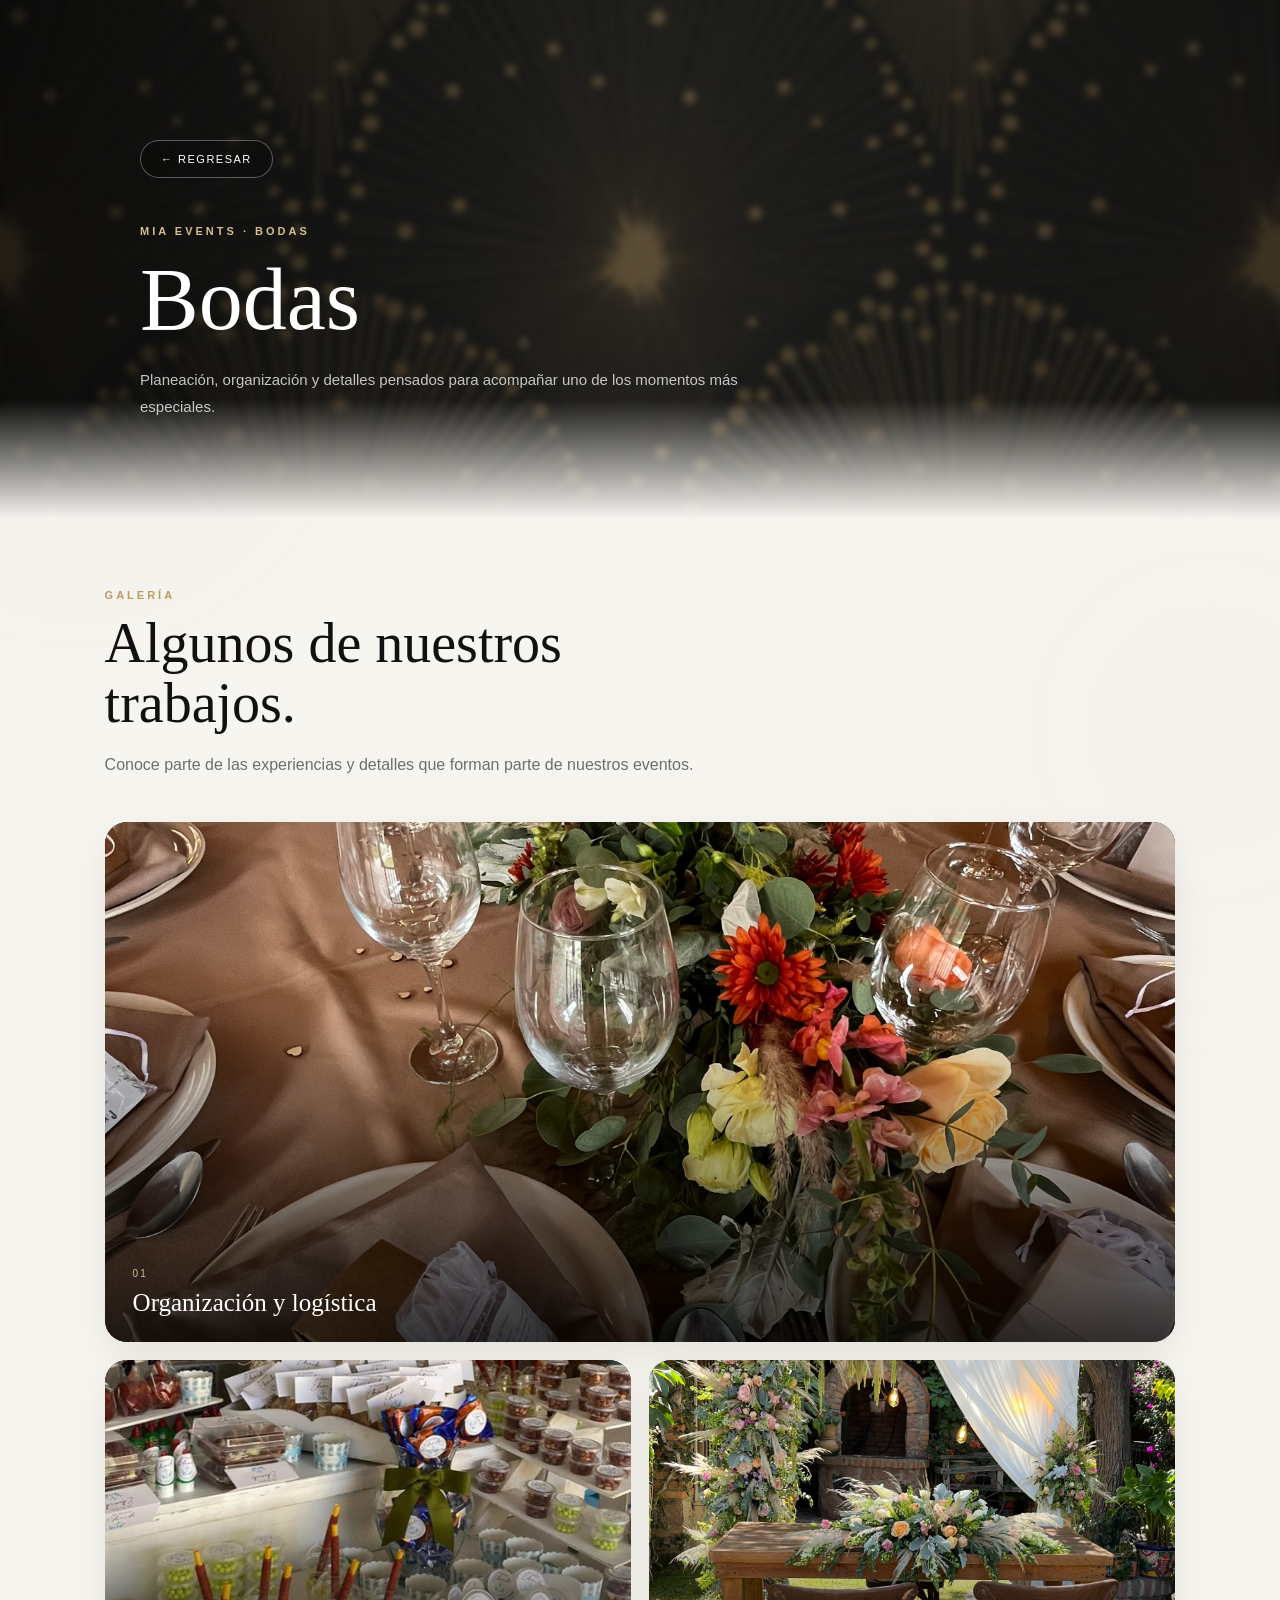
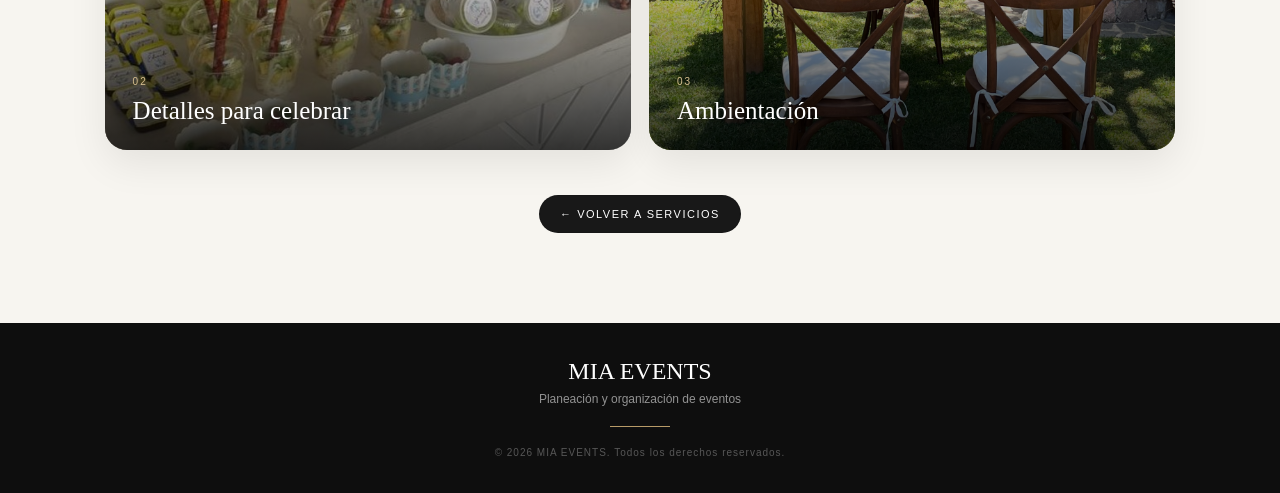
==== bodas.html @ 1a18351a "Add files via upload" ====
<!DOCTYPE html>
<html lang="es">
<head>
    <meta charset="UTF-8">
    <meta name="viewport" content="width=device-width, initial-scale=1.0">
    <title>Bodas | MIA EVENTS</title>
    <link rel="stylesheet" href="style.css">
    <link rel="stylesheet" href="galeria.css">
</head>
<body class="gallery-page">
<header class="gallery-hero"><div class="gallery-hero-content"><a href="index.html#servicios" class="back-button">← Regresar</a><span class="section-kicker">MIA EVENTS · BODAS</span><h1>Bodas</h1><p>Planeación, organización y detalles pensados para acompañar uno de los momentos más especiales.</p></div></header>
<main><section class="gallery-section"><div class="gallery-heading reveal"><span class="section-kicker">Galería</span><h2>Algunos de nuestros<br>trabajos.</h2><p>Conoce parte de las experiencias y detalles que forman parte de nuestros eventos.</p></div><div class="gallery-grid"><article class="gallery-item reveal"><img src="img18.jpg" alt="Organización y logística"><div class="gallery-caption"><span>01</span><h2>Organización y logística</h2></div></article>
<article class="gallery-item reveal reveal-delay-1"><img src="img20.jpg" alt="Detalles para celebrar"><div class="gallery-caption"><span>02</span><h2>Detalles para celebrar</h2></div></article>
<article class="gallery-item reveal reveal-delay-2"><img src="img22.jpg" alt="Ambientación"><div class="gallery-caption"><span>03</span><h2>Ambientación</h2></div></article>
</div><div class="gallery-bottom reveal"><a href="index.html#servicios" class="back-button dark">← Volver a servicios</a></div></section></main>
<footer><h3>MIA EVENTS</h3><p>Planeación y organización de eventos</p><div class="footer-line"></div><p class="footer-copy">© 2026 MIA EVENTS. Todos los derechos reservados.</p></footer>
<script src="script.js"></script>
</body>
</html>
---- style.css ----
/* Configuración general */

:root {
    --black: #111111;
    --dark: #181818;
    --cream: #f7f5f0;
    --white: #ffffff;
    --gold: #b79a67;
    --gold-light: #d4bd8e;
    --gray: #6d6d6d;
    --line: rgba(183, 154, 103, 0.35);
    --shadow: 0 18px 50px rgba(0, 0, 0, 0.08);
}

* {
    margin: 0;
    padding: 0;
    box-sizing: border-box;
}

html {
    scroll-behavior: smooth;
}

body {
    font-family: Arial, Helvetica, sans-serif;
    background: var(--cream);
    color: var(--black);
    overflow-x: hidden;
}

a {
    text-decoration: none;
    color: inherit;
}

/* Luz ambiental muy tenue */
body::before,
body::after {
    content: "";
    position: fixed;
    width: 520px;
    height: 520px;
    border-radius: 50%;
    pointer-events: none;
    z-index: -1;
    filter: blur(85px);
    opacity: 0.10;
}

body::before {
    top: 12%;
    left: -180px;
    background: rgba(183, 154, 103, 0.32);
}

body::after {
    top: 52%;
    right: -190px;
    background: rgba(212, 189, 142, 0.24);
}

img {
    max-width: 100%;
    display: block;
}


/* Animaciones */

.reveal {
    opacity: 0;
    transform: translateY(28px);

    transition:
        opacity 0.8s ease,
        transform 0.8s cubic-bezier(.22, .61, .36, 1);
}

.reveal.visible {
    opacity: 1;
    transform: translateY(0);
}

.reveal-delay-1 {
    transition-delay: 0.1s;
}

.reveal-delay-2 {
    transition-delay: 0.2s;
}

.reveal-delay-3 {
    transition-delay: 0.3s;
}

@keyframes heroAppear {

    from {
        opacity: 0;
        transform: translateY(20px);
    }

    to {
        opacity: 1;
        transform: translateY(0);
    }

}


/* Menú */

.nav {
    position: fixed;
    top: 22px;
    left: 50%;
    transform: translateX(-50%);

    width: min(92%, 1100px);

    z-index: 1000;

    display: flex;
    justify-content: center;
    gap: 8px;

    padding: 8px;

    background: rgba(20, 20, 20, 0.65);

    backdrop-filter: blur(18px);
    -webkit-backdrop-filter: blur(18px);

    border: 1px solid rgba(255,255,255,0.12);
    border-radius: 50px;

    transition:
        top 0.35s ease,
        opacity 0.35s ease,
        transform 0.35s ease,
        background 0.35s ease,
        border-color 0.35s ease;
}

.nav.scrolled {
    top: 12px;
    opacity: 0.72;
    background: rgba(20, 20, 20, 0.42);
    border-color: rgba(255,255,255,0.08);
}

.nav.scrolled:hover {
    opacity: 0.95;
}

.nav a {
    color: rgba(255,255,255,0.82);

    font-size: 12px;
    letter-spacing: 1.4px;
    text-transform: uppercase;

    padding: 11px 19px;

    border-radius: 30px;

    transition: 0.3s ease;
}

.nav a:hover {
    color: white;
    background: rgba(255,255,255,0.1);
}


/* Hero */

.hero {
    min-height: 720px;
    height: 92vh;

    position: relative;

    display: flex;
    align-items: center;
    justify-content: center;

    overflow: hidden;

    background:
        linear-gradient(
            90deg,
            rgba(0,0,0,0.78),
            rgba(0,0,0,0.45),
            rgba(0,0,0,0.58)
        ),
        url("fondo.jpg") center/cover no-repeat;
}

.hero::after {
    content: "";

    position: absolute;
    left: 0;
    right: 0;
    bottom: 0;

    height: 150px;

    background: linear-gradient(
        transparent,
        var(--cream)
    );
}

.hero-content {
    position: relative;
    z-index: 2;

    width: min(90%, 900px);

    text-align: center;

    color: white;

    animation: heroAppear 1.1s ease forwards;
}

.hero-kicker {
    display: inline-flex;
    align-items: center;
    gap: 12px;

    color: var(--gold-light);

    font-size: 12px;
    letter-spacing: 4px;
    text-transform: uppercase;

    margin-bottom: 20px;
}

.hero-kicker::before,
.hero-kicker::after {
    content: "";

    width: 35px;
    height: 1px;

    background: var(--gold-light);
}

.hero h1 {
    font-family: Georgia, "Times New Roman", serif;

    font-size: clamp(52px, 9vw, 105px);

    font-weight: 400;

    letter-spacing: 5px;

    line-height: 0.95;
}

/* NUEVO: nombre debajo de MIA EVENTS */

.hero h1 span {
    display: block;

    margin-top: 16px;

    font-size: 0.35em;

    font-style: italic;

    font-weight: 400;

    letter-spacing: 2px;

    line-height: 1.1;
}

.hero-subtitle {
    margin-top: 22px;

    font-size: 14px;
    letter-spacing: 5px;
    text-transform: uppercase;

    color: rgba(255,255,255,0.85);
}

.hero-description {
    max-width: 600px;

    margin: 28px auto 0;

    color: rgba(255,255,255,0.75);

    font-size: 16px;
    line-height: 1.8;
}

.hero-button {
    display: inline-flex;

    margin-top: 35px;

    padding: 14px 28px;

    border: 1px solid rgba(255,255,255,0.5);
    border-radius: 30px;

    font-size: 12px;
    letter-spacing: 2px;
    text-transform: uppercase;

    transition: 0.35s ease;
}

.hero-button:hover {
    background: white;
    color: var(--black);

    transform: translateY(-3px);
}


/* Secciones */

section {
    padding: 70px 7%;
    position: relative;
}

.section-heading {
    max-width: 760px;

    margin-bottom: 42px;
}

.section-kicker {
    display: inline-block;

    margin-bottom: 12px;

    color: var(--gold);

    font-size: 11px;
    font-weight: bold;

    letter-spacing: 3px;
    text-transform: uppercase;
}

.section-heading h2 {
    font-family: Georgia, "Times New Roman", serif;

    font-size: clamp(34px, 5vw, 56px);

    font-weight: 400;

    line-height: 1.08;
}

.section-heading p {
    margin-top: 17px;

    color: var(--gray);

    line-height: 1.8;

    max-width: 650px;
}

.section-line {
    width: 86%;
    height: 1px;

    margin: 0 7%;

    background: linear-gradient(
        90deg,
        transparent,
        var(--line),
        transparent
    );
}


/* Redes */

.social-section {
    padding-top: 22px;
    padding-bottom: 35px;
}

.social-area {
    display: flex;
    align-items: center;
    justify-content: space-between;

    gap: 30px;

    max-width: 1100px;

    margin: -10px auto 0;

    padding: 22px 28px;

    background: rgba(255,255,255,0.78);

    border: 1px solid rgba(0,0,0,0.06);

    border-radius: 20px;

    box-shadow: 0 10px 35px rgba(0,0,0,0.04);
}

.social-text small {
    display: block;

    color: var(--gold);

    font-size: 10px;
    letter-spacing: 2px;
    text-transform: uppercase;

    margin-bottom: 5px;
}

.social-text strong {
    font-family: Georgia, serif;

    font-size: 19px;

    font-weight: 400;
}

.social-links {
    display: flex;
    gap: 10px;

    flex-wrap: wrap;
}

.social-button {
    min-width: 155px;
    height: 48px;

    display: flex;
    align-items: center;
    justify-content: center;

    gap: 10px;

    padding: 0 17px;

    border: 1px solid rgba(0,0,0,0.1);

    border-radius: 12px;

    background: white;

    font-size: 11px;
    font-weight: bold;

    letter-spacing: 1px;
    text-transform: uppercase;

    transition:
        transform 0.3s ease,
        box-shadow 0.3s ease,
        border-color 0.3s ease;
}

.social-button:hover {
    transform: translateY(-3px);

    box-shadow: 0 10px 25px rgba(0,0,0,0.08);

    border-color: var(--gold);
}

.social-button img {
    width: 23px;
    height: 23px;

    object-fit: contain;
}

.tiktok-icon {
    width: 23px;
    height: 23px;

    display: flex;
    align-items: center;
    justify-content: center;

    border-radius: 50%;

    background: #111;
    color: white;

    font-size: 12px;
    font-weight: bold;
}


/* TikTok */

.tiktok-section {
    padding-top: 0;
    padding-bottom: 35px;
}

.tiktok-container {
    width: 100%;
    max-width: 1100px;

    margin: -10px auto 0;

    height: 430px;

    overflow: hidden;

    background: rgba(255,255,255,0.78);

    border: 1px solid rgba(0,0,0,0.06);

    border-radius: 20px;

    box-shadow: 0 10px 35px rgba(0,0,0,0.04);
}

.tiktok-embed {
    width: 100% !important;
    max-width: none !important;
    min-width: 0 !important;

    margin: 0 !important;

    border: none !important;

    border-radius: 20px !important;
}


/* Nosotros */

.about {
    background: var(--cream);
}

.about-grid {
    max-width: 1150px;

    margin: auto;

    display: grid;

    grid-template-columns: 1.1fr 0.9fr;

    gap: 55px;

    align-items: center;
}

.about-main {
    position: relative;

    padding: 38px;

    background: white;

    border-radius: 24px;

    box-shadow: var(--shadow);
}

.about-main::before {
    content: "";

    position: absolute;

    top: 18px;
    left: 18px;

    width: 45px;
    height: 2px;

    background: var(--gold);
}

.about-main p {
    color: #555;

    line-height: 1.9;

    font-size: 15px;
}

.about-tags {
    display: flex;

    flex-wrap: wrap;

    gap: 8px;

    margin-top: 25px;
}

.about-tags span {
    padding: 8px 13px;

    border: 1px solid rgba(183,154,103,0.35);

    border-radius: 50px;

    color: #6d5b3d;

    background: #faf8f2;

    font-size: 10px;

    letter-spacing: 1px;

    text-transform: uppercase;
}

.profile-card {
    text-align: center;
}

.profile-image {
    width: 260px;
    height: 260px;

    margin: auto;

    border-radius: 50%;

    overflow: hidden;

    border: 8px solid white;

    box-shadow: 0 20px 50px rgba(0,0,0,0.12);
}

.profile-image img {
    width: 100%;
    height: 100%;

    object-fit: cover;
}

.profile-card h3 {
    margin-top: 22px;

    font-family: Georgia, serif;

    font-size: 27px;

    font-weight: 400;
}

.profile-card p {
    margin-top: 7px;

    color: var(--gold);

    font-size: 11px;

    letter-spacing: 3px;

    text-transform: uppercase;
}


/* Misión, visión y filosofía */

.philosophy {
    background: var(--dark);

    color: white;
}

.philosophy .section-heading p {
    color: rgba(255,255,255,0.58);
}

.philosophy-grid {
    max-width: 1150px;

    margin: auto;

    display: grid;

    grid-template-columns: repeat(3, 1fr);

    gap: 16px;
}

.philosophy-card {
    min-height: 270px;

    padding: 32px;

    border: 1px solid rgba(255,255,255,0.1);

    border-radius: 20px;

    background: rgba(255,255,255,0.035);

    transition:
        transform 0.35s ease,
        background 0.35s ease,
        border-color 0.35s ease;
}

.philosophy-card:hover {
    transform: translateY(-6px);

    background: rgba(255,255,255,0.06);

    border-color: rgba(212,189,142,0.4);
}

.card-number {
    color: var(--gold-light);

    font-family: Georgia, serif;

    font-size: 14px;

    margin-bottom: 50px;
}

.philosophy-card h3 {
    font-family: Georgia, serif;

    font-size: 25px;

    font-weight: 400;

    margin-bottom: 15px;
}

.philosophy-card p {
    color: rgba(255,255,255,0.63);

    line-height: 1.75;

    font-size: 14px;
}


/* Valores */

.values-section {
    background: white;
}

.values-grid {
    max-width: 1150px;

    margin: auto;

    display: grid;

    grid-template-columns: repeat(5, 1fr);

    gap: 10px;
}

.value {
    padding: 28px 20px;

    border-top: 1px solid var(--line);

    border-bottom: 1px solid transparent;

    transition: 0.3s ease;
}

.value:hover {
    border-bottom-color: var(--gold);

    transform: translateY(-4px);
}

.value span {
    color: var(--gold);

    font-size: 10px;

    letter-spacing: 2px;
}

.value h3 {
    margin-top: 13px;

    font-size: 14px;

    line-height: 1.5;
}


/* Servicios */

.services {
    background: var(--cream);
}

.services-grid {
    max-width: 1150px;

    margin: auto;

    display: grid;

    grid-template-columns: repeat(3, 1fr);

    gap: 15px;
}

.service-card {
    position: relative;

    min-height: 320px;

    border-radius: 20px;

    overflow: hidden;

    background: #222;

    box-shadow: 0 10px 30px rgba(0,0,0,0.08);
}

.service-card.large {
    grid-column: span 2;
}

.service-card img {
    position: absolute;

    inset: 0;

    width: 100%;
    height: 100%;

    object-fit: cover;

    opacity: 0.82;

    transition:
        transform 0.8s cubic-bezier(.2,.6,.2,1),
        opacity 0.5s ease;
}

.service-card:hover img {
    transform: scale(1.05);

    opacity: 0.95;
}

.service-overlay {
    position: absolute;

    inset: 0;

    display: flex;

    flex-direction: column;

    justify-content: flex-end;

    padding: 28px;

    background:
        linear-gradient(
            transparent 20%,
            rgba(0,0,0,0.8)
        );

    color: white;
}

.service-number {
    color: var(--gold-light);

    font-size: 10px;

    letter-spacing: 2px;

    margin-bottom: 8px;
}

.service-overlay h3 {
    font-family: Georgia, serif;

    font-size: 25px;

    font-weight: 400;
}

.service-overlay p {
    margin-top: 8px;

    color: rgba(255,255,255,0.7);

    font-size: 13px;

    line-height: 1.5;
}


/* NUEVA SECCIÓN: CONVENIOS */

.agreements {
    background: white;
}

.agreements-grid {
    max-width: 1150px;

    margin: auto;

    display: grid;

    grid-template-columns: repeat(2, 1fr);

    gap: 18px;
}

.agreement-card {
    display: grid;

    grid-template-columns: 0.9fr 1.1fr;

    overflow: hidden;

    min-height: 250px;

    background: var(--cream);

    border-radius: 20px;

    box-shadow: 0 10px 30px rgba(0,0,0,0.06);

    transition: 0.35s ease;
}

.agreement-card:hover {
    transform: translateY(-5px);

    box-shadow: 0 16px 35px rgba(0,0,0,0.09);
}

.agreement-image {
    min-height: 250px;

    overflow: hidden;
}

.agreement-image img {
    width: 100%;
    height: 100%;

    object-fit: cover;

    transition: transform 0.7s ease;
}

.agreement-card:hover .agreement-image img {
    transform: scale(1.05);
}

.agreement-content {
    padding: 30px;

    display: flex;

    flex-direction: column;

    justify-content: center;
}

.agreement-content span {
    color: var(--gold);

    font-size: 10px;

    letter-spacing: 2px;
}

.agreement-content h3 {
    margin-top: 10px;

    font-family: Georgia, serif;

    font-size: 28px;

    font-weight: 400;
}

.agreement-content p {
    margin-top: 10px;

    color: var(--gray);

    font-size: 13px;

    line-height: 1.7;
}


/* Jardín */

.venue {
    background: white;
}

.venue-card {
    max-width: 1150px;

    margin: auto;

    display: grid;

    grid-template-columns: 0.95fr 1.05fr;

    overflow: hidden;

    border-radius: 25px;

    background: var(--dark);

    color: white;

    box-shadow: var(--shadow);
}

.venue-image {
    min-height: 430px;

    position: relative;

    overflow: hidden;
}

.venue-image img {
    width: 100%;
    height: 100%;

    object-fit: cover;

    transition: transform 0.8s ease;
}

.venue-card:hover .venue-image img {
    transform: scale(1.04);
}

.venue-content {
    padding: 55px;

    display: flex;

    flex-direction: column;

    justify-content: center;
}

.venue-content .section-kicker {
    color: var(--gold-light);
}

.venue-content h2 {
    font-family: Georgia, serif;

    font-size: 38px;

    font-weight: 400;

    line-height: 1.15;
}

.venue-address {
    margin-top: 20px;

    color: rgba(255,255,255,0.65);

    line-height: 1.7;

    font-size: 14px;
}

.venue-link {
    display: inline-flex;

    align-items: center;
    justify-content: center;

    width: fit-content;

    margin-top: 28px;

    padding: 13px 22px;

    border: 1px solid rgba(255,255,255,0.25);

    border-radius: 30px;

    font-size: 11px;

    letter-spacing: 1.5px;

    text-transform: uppercase;

    transition: 0.3s ease;
}

.venue-link:hover {
    background: white;

    color: var(--black);
}


/* Reseñas */

.reviews {
    background: var(--cream);
}

.review-carousel {
    max-width: 900px;

    margin: auto;

    position: relative;
}

.carousel-window {
    overflow: hidden;

    border-radius: 24px;

    box-shadow: var(--shadow);

    background: white;
}

.carousel-track {
    display: flex;

    transition:
        transform 0.65s cubic-bezier(.22,.61,.36,1);

    will-change: transform;
}

.review-slide {
    flex: 0 0 100%;

    min-width: 100%;

    padding: 28px;

    display: flex;

    justify-content: center;
    align-items: center;

    background: white;
}

.review-slide img {
    width: 100%;

    max-height: 620px;

    object-fit: contain;

    border-radius: 12px;
}

.carousel-btn {
    position: absolute;

    top: 50%;

    transform: translateY(-50%);

    width: 46px;
    height: 46px;

    display: flex;

    align-items: center;
    justify-content: center;

    border: 1px solid rgba(0,0,0,0.08);

    border-radius: 50%;

    background: rgba(255,255,255,0.92);

    cursor: pointer;

    font-size: 22px;

    box-shadow: 0 8px 25px rgba(0,0,0,0.1);

    z-index: 5;

    transition: 0.3s ease;
}

.carousel-btn:hover {
    background: var(--black);

    color: white;

    transform: translateY(-50%) scale(1.05);
}

.carousel-btn.prev {
    left: -23px;
}

.carousel-btn.next {
    right: -23px;
}

.carousel-dots {
    display: flex;

    justify-content: center;

    gap: 7px;

    margin-top: 20px;
}

.carousel-dot {
    width: 7px;
    height: 7px;

    padding: 0;

    border: 0;

    border-radius: 50%;

    background: #cfcfcf;

    cursor: pointer;

    transition: 0.3s ease;
}

.carousel-dot.active {
    width: 25px;

    border-radius: 10px;

    background: var(--gold);
}

.reviews-cta {
    text-align: center;

    margin-top: 25px;
}

.reviews-cta a {
    color: var(--gold);

    font-size: 11px;

    letter-spacing: 1.5px;

    text-transform: uppercase;
}


/* Contacto */

.contact {
    background: var(--dark);

    color: white;

    text-align: center;
}

.contact .section-heading {
    margin-left: auto;
    margin-right: auto;
}

.contact .section-heading p {
    color: rgba(255,255,255,0.6);

    margin-left: auto;
    margin-right: auto;
}

.contact-grid {
    max-width: 900px;

    margin: 40px auto 0;

    display: grid;

    grid-template-columns: repeat(2, 1fr);

    gap: 12px;
}

.contact-card {
    padding: 25px;

    border: 1px solid rgba(255,255,255,0.1);

    border-radius: 16px;

    transition: 0.3s ease;
}

.contact-card:hover {
    border-color: rgba(212,189,142,0.45);

    transform: translateY(-4px);
}

.contact-card span {
    display: block;

    color: var(--gold-light);

    font-size: 10px;

    letter-spacing: 2px;

    text-transform: uppercase;

    margin-bottom: 9px;
}

.contact-card a {
    color: white;

    font-size: 15px;
}


/* Footer */

footer {
    padding: 35px 7%;

    background: #0e0e0e;

    color: rgba(255,255,255,0.55);

    text-align: center;
}

footer h3 {
    font-family: Georgia, serif;

    color: white;

    font-size: 24px;

    font-weight: 400;
}

footer p {
    margin-top: 7px;

    font-size: 12px;
}

.footer-line {
    width: 60px;
    height: 1px;

    margin: 20px auto;

    background: var(--gold);
}

.footer-copy {
    font-size: 10px;

    letter-spacing: 1px;

    color: rgba(255,255,255,0.3);
}


/* Tablet */

@media (max-width: 900px) {

    section {
        padding: 60px 6%;
    }

    .hero {
        min-height: 650px;
        height: 88vh;
    }

    .about-grid {
        grid-template-columns: 1fr;

        gap: 35px;
    }

    .profile-card {
        order: -1;
    }

    .philosophy-grid {
        grid-template-columns: 1fr;
    }

    .philosophy-card {
        min-height: auto;
    }

    .values-grid {
        grid-template-columns: repeat(2, 1fr);
    }

    .services-grid {
        grid-template-columns: repeat(2, 1fr);
    }

    .service-card.large {
        grid-column: span 2;
    }

    .agreements-grid {
        grid-template-columns: 1fr;
    }

    .venue-card {
        grid-template-columns: 1fr;
    }

    .venue-image {
        min-height: 330px;
    }

    .social-area {
        flex-direction: column;

        align-items: flex-start;
    }

    .tiktok-container {
        height: 430px;
    }

}


/* Celular */

@media (max-width: 600px) {

    .nav {
        top: 12px;

        width: 94%;

        justify-content: flex-start;

        overflow-x: auto;

        border-radius: 18px;

        scrollbar-width: none;
    }

    .nav::-webkit-scrollbar {
        display: none;
    }

    .nav a {
        flex-shrink: 0;

        padding: 10px 13px;

        font-size: 9px;

        letter-spacing: 1px;
    }

    .hero {
        min-height: 620px;

        height: 88vh;
    }

    .hero h1 {
        font-size: clamp(43px, 13vw, 70px);

        letter-spacing: 2px;
    }

    .hero h1 span {
        margin-top: 12px;

        font-size: 0.34em;

        letter-spacing: 1px;
    }

    .hero-subtitle {
        font-size: 10px;

        letter-spacing: 3px;
    }

    .hero-description {
        font-size: 14px;

        line-height: 1.7;

        padding: 0 10px;
    }

    section {
        padding: 48px 5%;
    }

    .section-heading {
        margin-bottom: 30px;
    }

    .section-heading h2 {
        font-size: 34px;
    }

    .social-area {
        margin-top: -8px;

        padding: 20px;

        border-radius: 18px;
    }

    .social-links {
        width: 100%;

        display: grid;

        grid-template-columns: 1fr;
    }

    .social-button {
        width: 100%;

        min-width: 0;
    }

    .tiktok-section {
        padding-top: 0;

        padding-bottom: 30px;
    }

    .tiktok-container {
        height: 400px;

        margin-top: -8px;

        border-radius: 18px;
    }

    .tiktok-embed {
        border-radius: 18px !important;
    }

    .about-main {
        padding: 27px;
    }

    .profile-image {
        width: 205px;
        height: 205px;
    }

    .values-grid {
        grid-template-columns: 1fr 1fr;
    }

    .value {
        padding: 20px 12px;
    }

    .services-grid {
        grid-template-columns: 1fr;

        gap: 12px;
    }

    .service-card,
    .service-card.large {
        grid-column: auto;

        min-height: 280px;
    }

    .agreements-grid {
        grid-template-columns: 1fr;

        gap: 12px;
    }

    .agreement-card {
        grid-template-columns: 1fr;

        min-height: 0;
    }

    .agreement-image {
        height: 220px;

        min-height: 0;
    }

    .agreement-content {
        padding: 25px;
    }

    .venue-image {
        min-height: 250px;
    }

    .venue-content {
        padding: 35px 25px;
    }

    .venue-content h2 {
        font-size: 31px;
    }

    .review-slide {
        padding: 14px;
    }

    .carousel-btn {
        width: 40px;
        height: 40px;

        font-size: 18px;
    }

    .carousel-btn.prev {
        left: 8px;
    }

    .carousel-btn.next {
        right: 8px;
    }

    .contact-grid {
        grid-template-columns: 1fr;

        margin-top: 25px;
    }

    footer {
        padding: 30px 5%;
    }

}


/* Ajuste para usuarios que prefieren menos movimiento */

@media (prefers-reduced-motion: reduce) {

    html {
        scroll-behavior: auto;
    }

    *,
    *::before,
    *::after {
        animation-duration: 0.01ms !important;

        animation-iteration-count: 1 !important;

        transition-duration: 0.01ms !important;
    }

}
---- galeria.css ----
/* Estilos de las páginas de galerías */
.gallery-page{background:var(--cream)}
.gallery-hero{min-height:520px;position:relative;display:flex;align-items:flex-end;padding:120px 7% 80px;overflow:hidden;background:linear-gradient(90deg,rgba(0,0,0,.78),rgba(0,0,0,.42),rgba(0,0,0,.62)),url("fondo.jpg") center/cover no-repeat;color:#fff}
.gallery-hero::after{content:"";position:absolute;left:0;right:0;bottom:0;height:120px;background:linear-gradient(transparent,var(--cream))}
.gallery-hero-content{position:relative;z-index:2;width:min(100%,1000px);margin:auto}
.gallery-hero .section-kicker{color:var(--gold-light);margin-top:85px}
.gallery-hero h1{max-width:850px;margin-top:8px;font-family:Georgia,"Times New Roman",serif;font-size:clamp(48px,8vw,88px);font-weight:400;line-height:.98}
.gallery-hero p{max-width:650px;margin-top:22px;color:rgba(255,255,255,.75);font-size:15px;line-height:1.8}
.back-button{position:absolute;top:0;left:0;display:inline-flex;align-items:center;justify-content:center;padding:12px 20px;border:1px solid rgba(255,255,255,.32);border-radius:30px;color:#fff;font-size:11px;letter-spacing:1.5px;text-transform:uppercase;background:rgba(0,0,0,.18);backdrop-filter:blur(12px);-webkit-backdrop-filter:blur(12px);transition:.3s ease}
.back-button:hover{transform:translateY(-3px);background:rgba(255,255,255,.12);border-color:var(--gold-light)}
.gallery-section{max-width:1250px;margin:auto;padding-top:65px}
.gallery-heading{max-width:760px;margin-bottom:42px}
.gallery-heading h2{font-family:Georgia,"Times New Roman",serif;font-size:clamp(34px,5vw,56px);font-weight:400;line-height:1.08}
.gallery-heading p{max-width:650px;margin-top:17px;color:var(--gray);line-height:1.8}
.gallery-grid{display:grid;grid-template-columns:repeat(2,1fr);gap:18px}
.gallery-item{position:relative;min-height:390px;overflow:hidden;border-radius:22px;background:#222;box-shadow:0 14px 38px rgba(0,0,0,.08)}
.gallery-item:first-child{grid-column:span 2;min-height:520px}
.gallery-item img{width:100%;height:100%;position:absolute;inset:0;object-fit:cover;transition:transform .8s cubic-bezier(.2,.6,.2,1),opacity .5s ease}
.gallery-item:hover img{transform:scale(1.045)}
.gallery-item::after{content:"";position:absolute;inset:0;background:linear-gradient(transparent 35%,rgba(0,0,0,.78));pointer-events:none}
.gallery-caption{position:absolute;left:28px;right:28px;bottom:25px;z-index:2;color:#fff}
.gallery-caption span{color:var(--gold-light);font-size:10px;letter-spacing:2px}
.gallery-caption h2{margin-top:8px;font-family:Georgia,serif;font-size:25px;font-weight:400}
.gallery-bottom{display:flex;justify-content:center;padding:45px 0 20px}
.back-button.dark{position:static;background:var(--dark);border-color:rgba(0,0,0,.1);color:#fff}
.back-button.dark:hover{background:#252525;border-color:var(--gold)}
@media(max-width:900px){.gallery-hero{min-height:480px;padding:110px 6% 65px}.gallery-grid{grid-template-columns:1fr}.gallery-item:first-child{grid-column:auto;min-height:430px}.gallery-item{min-height:330px}}
@media(max-width:600px){.gallery-hero{min-height:520px;padding:105px 5% 55px}.gallery-hero .section-kicker{margin-top:70px}.gallery-hero h1{font-size:43px}.gallery-hero p{font-size:14px}.gallery-section{padding-top:48px}.gallery-grid{gap:12px}.gallery-item,.gallery-item:first-child{min-height:300px}.gallery-caption{left:20px;right:20px;bottom:20px}.gallery-caption h2{font-size:21px}.back-button{padding:11px 16px;font-size:9px}}
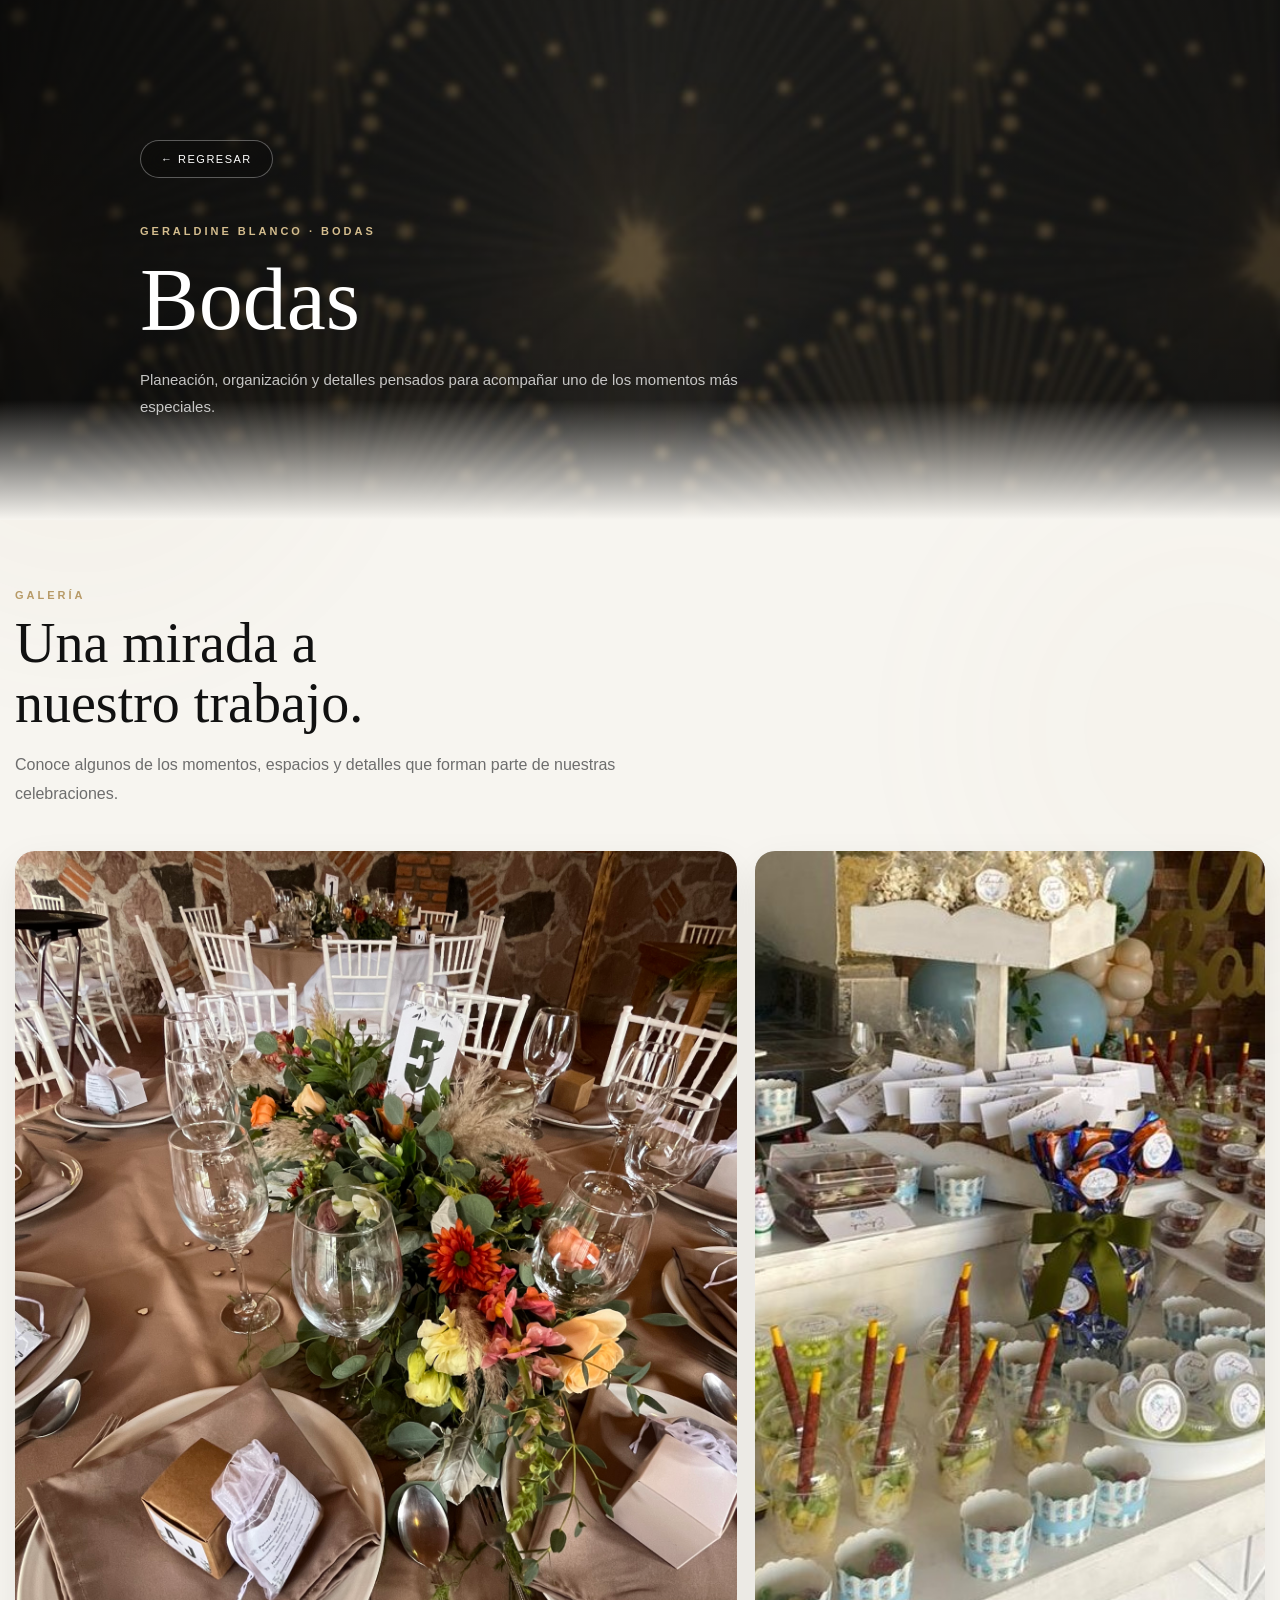
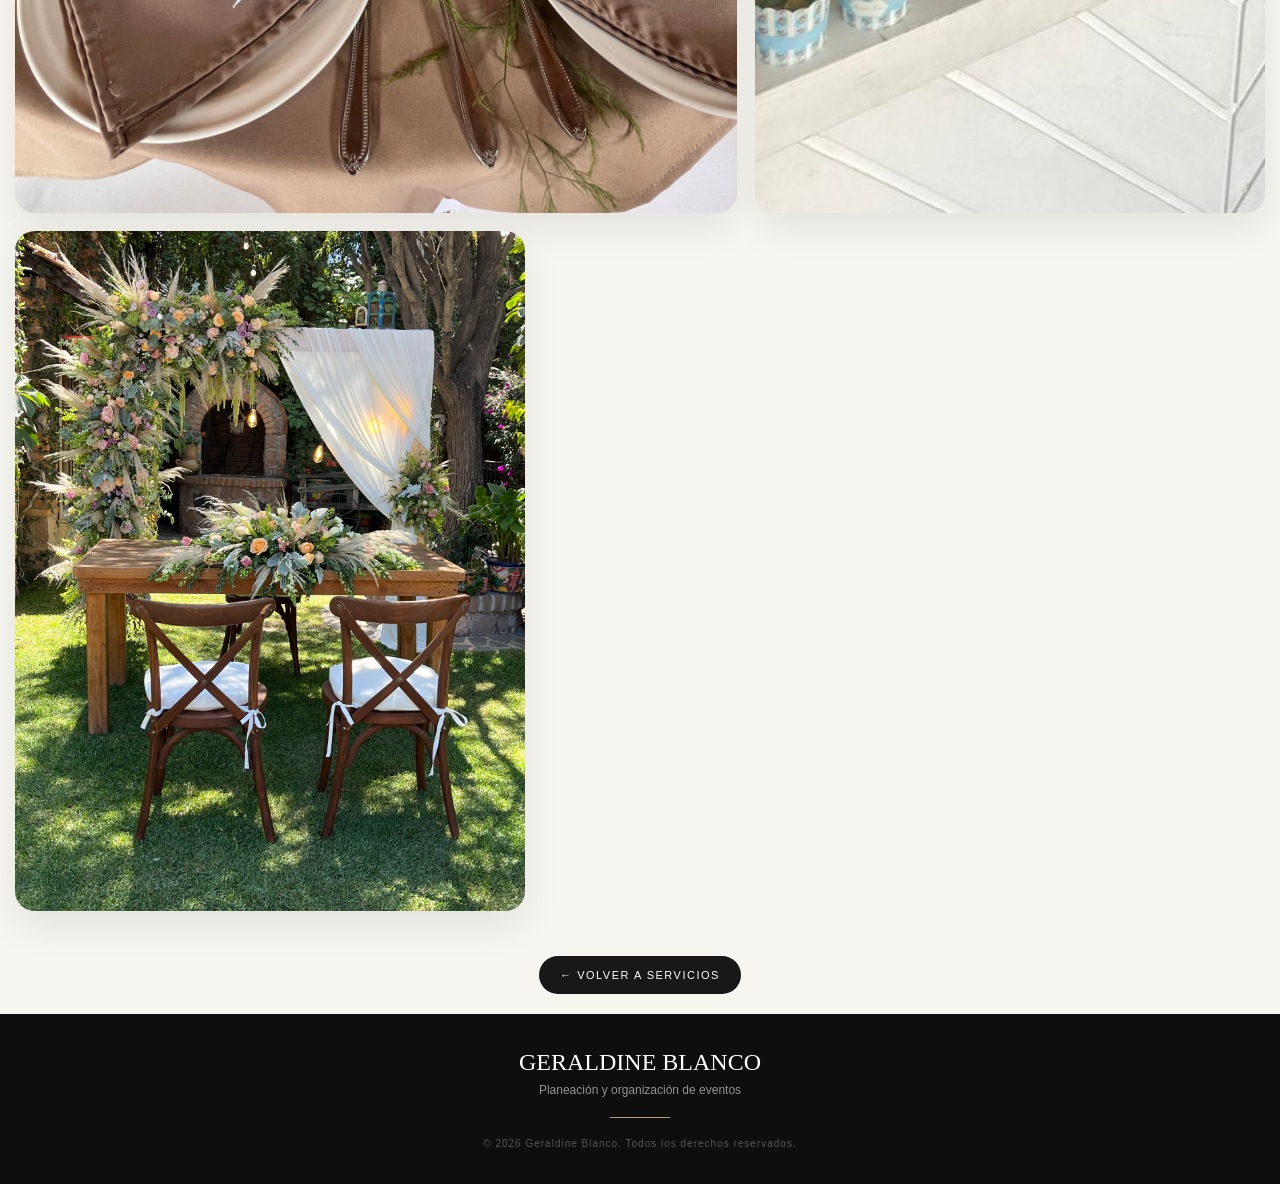
==== commit f44eafd6: "Update bodas.html" ====
--- a/bodas.html
+++ b/bodas.html
@@ -3,17 +3,48 @@
 <head>
     <meta charset="UTF-8">
     <meta name="viewport" content="width=device-width, initial-scale=1.0">
-    <title>Bodas | MIA EVENTS</title>
+    <title>Bodas | Geraldine Blanco</title>
     <link rel="stylesheet" href="style.css">
     <link rel="stylesheet" href="galeria.css">
 </head>
 <body class="gallery-page">
-<header class="gallery-hero"><div class="gallery-hero-content"><a href="index.html#servicios" class="back-button">← Regresar</a><span class="section-kicker">MIA EVENTS · BODAS</span><h1>Bodas</h1><p>Planeación, organización y detalles pensados para acompañar uno de los momentos más especiales.</p></div></header>
-<main><section class="gallery-section"><div class="gallery-heading reveal"><span class="section-kicker">Galería</span><h2>Algunos de nuestros<br>trabajos.</h2><p>Conoce parte de las experiencias y detalles que forman parte de nuestros eventos.</p></div><div class="gallery-grid"><article class="gallery-item reveal"><img src="img18.jpg" alt="Organización y logística"><div class="gallery-caption"><span>01</span><h2>Organización y logística</h2></div></article>
-<article class="gallery-item reveal reveal-delay-1"><img src="img20.jpg" alt="Detalles para celebrar"><div class="gallery-caption"><span>02</span><h2>Detalles para celebrar</h2></div></article>
-<article class="gallery-item reveal reveal-delay-2"><img src="img22.jpg" alt="Ambientación"><div class="gallery-caption"><span>03</span><h2>Ambientación</h2></div></article>
-</div><div class="gallery-bottom reveal"><a href="index.html#servicios" class="back-button dark">← Volver a servicios</a></div></section></main>
-<footer><h3>MIA EVENTS</h3><p>Planeación y organización de eventos</p><div class="footer-line"></div><p class="footer-copy">© 2026 MIA EVENTS. Todos los derechos reservados.</p></footer>
+
+<header class="gallery-hero">
+    <div class="gallery-hero-content">
+        <a href="index.html#servicios" class="back-button">← Regresar</a>
+        <span class="section-kicker">GERALDINE BLANCO · BODAS</span>
+        <h1>Bodas</h1>
+        <p>Planeación, organización y detalles pensados para acompañar uno de los momentos más especiales.</p>
+    </div>
+</header>
+
+<main>
+    <section class="gallery-section">
+        <div class="gallery-heading reveal">
+            <span class="section-kicker">Galería</span>
+            <h2>Una mirada a<br>nuestro trabajo.</h2>
+            <p>Conoce algunos de los momentos, espacios y detalles que forman parte de nuestras celebraciones.</p>
+        </div>
+
+        <div class="gallery-grid">
+            <div class="gallery-item reveal"><img src="img18.jpg" alt="Boda" loading="lazy"></div>
+            <div class="gallery-item reveal"><img src="img20.jpg" alt="Detalles de boda" loading="lazy"></div>
+            <div class="gallery-item reveal"><img src="img22.jpg" alt="Ambientación" loading="lazy"></div>
+        </div>
+
+        <div class="gallery-bottom reveal">
+            <a href="index.html#servicios" class="back-button dark">← Volver a servicios</a>
+        </div>
+    </section>
+</main>
+
+<footer>
+    <h3>GERALDINE BLANCO</h3>
+    <p>Planeación y organización de eventos</p>
+    <div class="footer-line"></div>
+    <p class="footer-copy">© 2026 Geraldine Blanco. Todos los derechos reservados.</p>
+</footer>
+
 <script src="script.js"></script>
 </body>
-</html>+</html>
--- a/style.css
+++ b/style.css
@@ -917,6 +917,11 @@
 }
 
 
+/* Enlaces de servicios */
+.service-link { display:block; color:inherit; text-decoration:none; cursor:pointer; }
+.service-arrow { position:absolute; top:25px; right:25px; width:40px; height:40px; display:flex; align-items:center; justify-content:center; border:1px solid rgba(255,255,255,0.38); border-radius:50%; color:white; font-size:18px; transition:transform .35s ease, background .35s ease, border-color .35s ease; }
+.service-link:hover .service-arrow { transform:translate(3px,-3px); background:rgba(255,255,255,.12); border-color:var(--gold-light); }
+
 /* NUEVA SECCIÓN: CONVENIOS */
 
 .agreements {
@@ -1178,14 +1183,13 @@
     background: white;
 }
 
-.review-slide img {
+.review-slide video {
     width: 100%;
-
     max-height: 620px;
-
     object-fit: contain;
-
     border-radius: 12px;
+    display: block;
+    background: #111;
 }
 
 .carousel-btn {
@@ -1229,11 +1233,11 @@
 }
 
 .carousel-btn.prev {
-    left: -23px;
+    left: 18px;
 }
 
 .carousel-btn.next {
-    right: -23px;
+    right: 18px;
 }
 
 .carousel-dots {
@@ -1657,6 +1661,11 @@
 
     .review-slide {
         padding: 14px;
+    }
+
+    .review-slide video {
+        max-height: 520px;
+        border-radius: 10px;
     }
 
     .carousel-btn {
@@ -1706,3 +1715,32 @@
     }
 
 }
+
+/* Flechas del carrusel dentro del recuadro */
+.carousel-window {
+    position: relative;
+}
+
+.carousel-btn {
+    top: 50%;
+}
+
+@media (max-width: 600px) {
+    .carousel-btn {
+        width: 40px;
+        height: 40px;
+        font-size: 19px;
+    }
+
+    .carousel-btn.prev {
+        left: 12px;
+    }
+
+    .carousel-btn.next {
+        right: 12px;
+    }
+
+    .review-slide {
+        padding: 14px;
+    }
+}
--- a/galeria.css
+++ b/galeria.css
@@ -8,21 +8,21 @@
 .gallery-hero p{max-width:650px;margin-top:22px;color:rgba(255,255,255,.75);font-size:15px;line-height:1.8}
 .back-button{position:absolute;top:0;left:0;display:inline-flex;align-items:center;justify-content:center;padding:12px 20px;border:1px solid rgba(255,255,255,.32);border-radius:30px;color:#fff;font-size:11px;letter-spacing:1.5px;text-transform:uppercase;background:rgba(0,0,0,.18);backdrop-filter:blur(12px);-webkit-backdrop-filter:blur(12px);transition:.3s ease}
 .back-button:hover{transform:translateY(-3px);background:rgba(255,255,255,.12);border-color:var(--gold-light)}
-.gallery-section{max-width:1250px;margin:auto;padding-top:65px}
+.gallery-section{max-width:1250px;margin:auto;padding:65px 0 0}
 .gallery-heading{max-width:760px;margin-bottom:42px}
 .gallery-heading h2{font-family:Georgia,"Times New Roman",serif;font-size:clamp(34px,5vw,56px);font-weight:400;line-height:1.08}
 .gallery-heading p{max-width:650px;margin-top:17px;color:var(--gray);line-height:1.8}
-.gallery-grid{display:grid;grid-template-columns:repeat(2,1fr);gap:18px}
-.gallery-item{position:relative;min-height:390px;overflow:hidden;border-radius:22px;background:#222;box-shadow:0 14px 38px rgba(0,0,0,.08)}
-.gallery-item:first-child{grid-column:span 2;min-height:520px}
-.gallery-item img{width:100%;height:100%;position:absolute;inset:0;object-fit:cover;transition:transform .8s cubic-bezier(.2,.6,.2,1),opacity .5s ease}
+.gallery-grid{display:grid;grid-template-columns:repeat(12,1fr);gap:18px;align-items:stretch}
+.gallery-item{position:relative;min-height:340px;overflow:hidden;border-radius:20px;background:#ddd;box-shadow:0 14px 38px rgba(0,0,0,.08)}
+.gallery-item:nth-child(1){grid-column:span 7;min-height:520px}
+.gallery-item:nth-child(2){grid-column:span 5;min-height:520px}
+.gallery-item:nth-child(3){grid-column:span 5;min-height:420px}
+.gallery-item:nth-child(4){grid-column:span 7;min-height:420px}
+.gallery-item:nth-child(n+5){grid-column:span 4;min-height:360px}
+.gallery-item img{width:100%;height:100%;display:block;object-fit:cover;transition:transform .8s cubic-bezier(.2,.6,.2,1)}
 .gallery-item:hover img{transform:scale(1.045)}
-.gallery-item::after{content:"";position:absolute;inset:0;background:linear-gradient(transparent 35%,rgba(0,0,0,.78));pointer-events:none}
-.gallery-caption{position:absolute;left:28px;right:28px;bottom:25px;z-index:2;color:#fff}
-.gallery-caption span{color:var(--gold-light);font-size:10px;letter-spacing:2px}
-.gallery-caption h2{margin-top:8px;font-family:Georgia,serif;font-size:25px;font-weight:400}
 .gallery-bottom{display:flex;justify-content:center;padding:45px 0 20px}
 .back-button.dark{position:static;background:var(--dark);border-color:rgba(0,0,0,.1);color:#fff}
 .back-button.dark:hover{background:#252525;border-color:var(--gold)}
-@media(max-width:900px){.gallery-hero{min-height:480px;padding:110px 6% 65px}.gallery-grid{grid-template-columns:1fr}.gallery-item:first-child{grid-column:auto;min-height:430px}.gallery-item{min-height:330px}}
-@media(max-width:600px){.gallery-hero{min-height:520px;padding:105px 5% 55px}.gallery-hero .section-kicker{margin-top:70px}.gallery-hero h1{font-size:43px}.gallery-hero p{font-size:14px}.gallery-section{padding-top:48px}.gallery-grid{gap:12px}.gallery-item,.gallery-item:first-child{min-height:300px}.gallery-caption{left:20px;right:20px;bottom:20px}.gallery-caption h2{font-size:21px}.back-button{padding:11px 16px;font-size:9px}}
+@media(max-width:900px){.gallery-hero{min-height:480px;padding:110px 6% 65px}.gallery-section{padding-left:6%;padding-right:6%}.gallery-grid{grid-template-columns:repeat(2,1fr)}.gallery-item,.gallery-item:nth-child(n){grid-column:auto;min-height:360px}.gallery-item:first-child{grid-column:span 2;min-height:460px}}
+@media(max-width:600px){.gallery-hero{min-height:520px;padding:105px 5% 55px}.gallery-hero .section-kicker{margin-top:70px}.gallery-hero h1{font-size:43px}.gallery-hero p{font-size:14px}.gallery-section{padding:48px 5% 0}.gallery-grid{grid-template-columns:1fr;gap:12px}.gallery-item,.gallery-item:nth-child(n),.gallery-item:first-child{grid-column:auto;min-height:330px}.gallery-bottom{padding-top:35px}.back-button{padding:11px 16px;font-size:9px}}
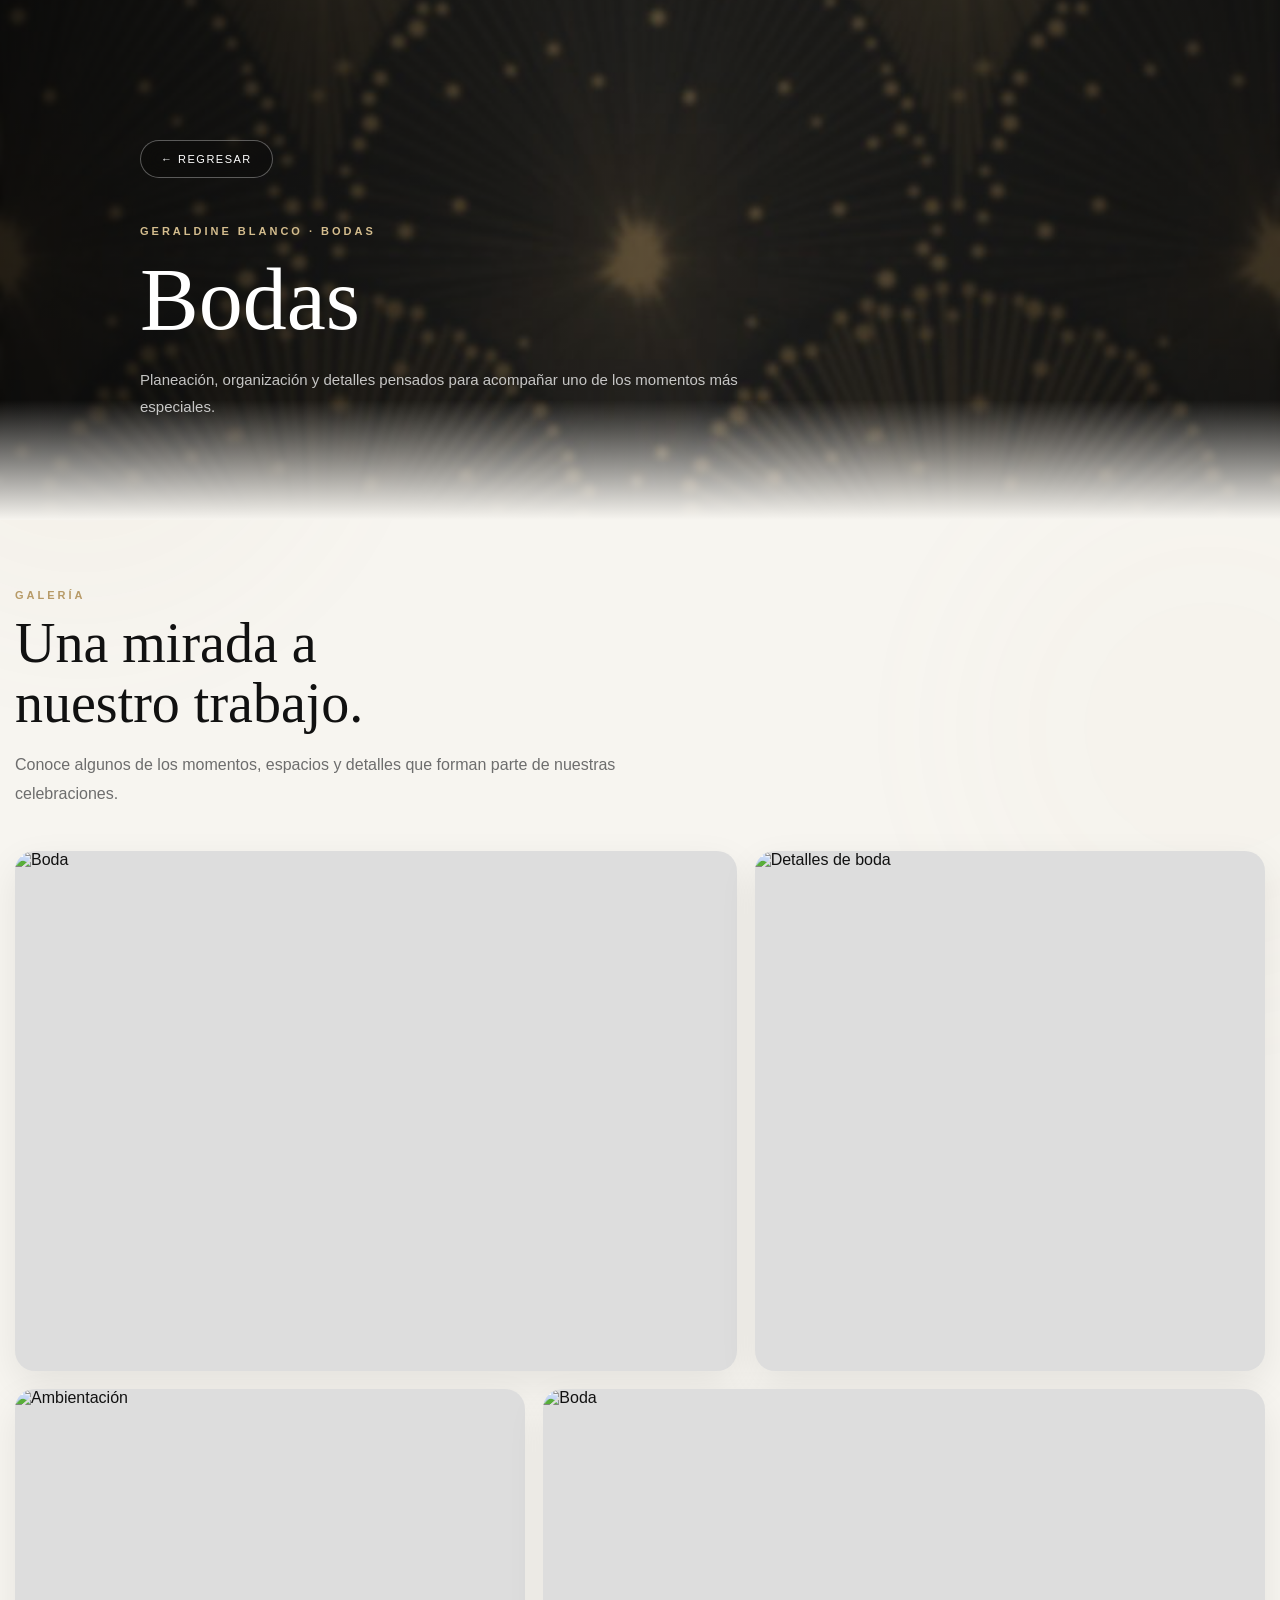
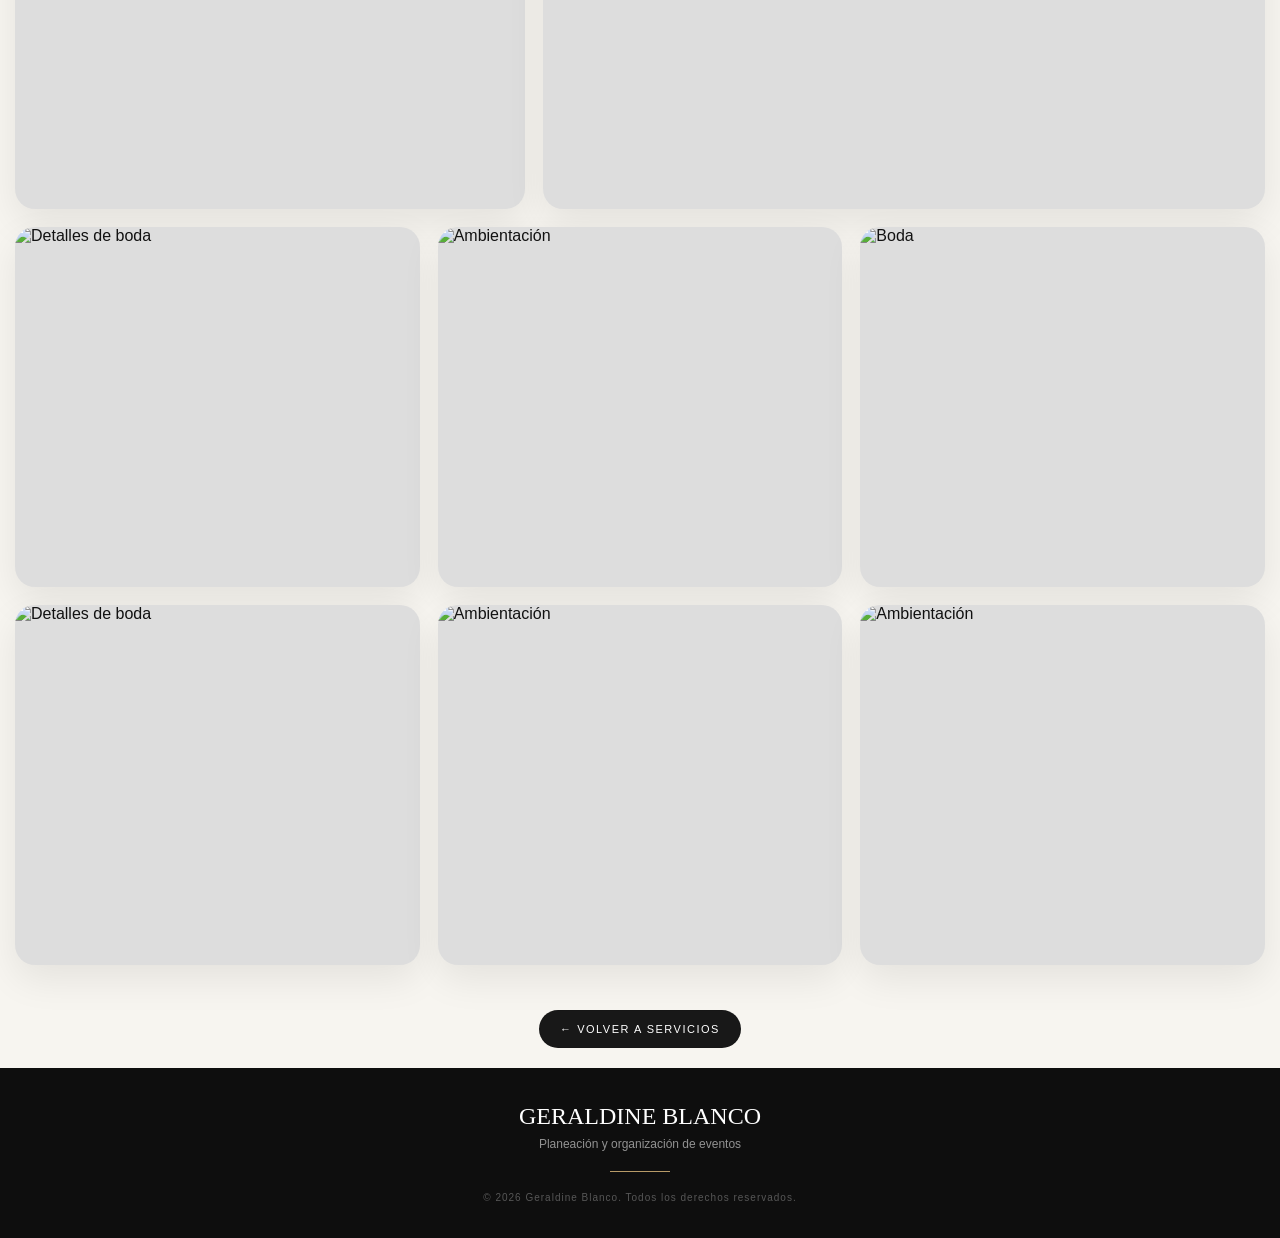
==== commit 5c0f2cf5: "Update bodas.html" ====
--- a/bodas.html
+++ b/bodas.html
@@ -27,9 +27,16 @@
         </div>
 
         <div class="gallery-grid">
-            <div class="gallery-item reveal"><img src="img18.jpg" alt="Boda" loading="lazy"></div>
-            <div class="gallery-item reveal"><img src="img20.jpg" alt="Detalles de boda" loading="lazy"></div>
-            <div class="gallery-item reveal"><img src="img22.jpg" alt="Ambientación" loading="lazy"></div>
+            <div class="gallery-item reveal"><img src="boda1.JPEG" alt="Boda" loading="lazy"></div>
+            <div class="gallery-item reveal"><img src="boda2.JPG" alt="Detalles de boda" loading="lazy"></div>
+            <div class="gallery-item reveal"><img src="boda3.JPG" alt="Ambientación" loading="lazy"></div>
+            <div class="gallery-item reveal"><img src="boda4.JPG" alt="Boda" loading="lazy"></div>
+            <div class="gallery-item reveal"><img src="boda5.JPG" alt="Detalles de boda" loading="lazy"></div>
+            <div class="gallery-item reveal"><img src="boda6.JPG" alt="Ambientación" loading="lazy"></div>
+            <div class="gallery-item reveal"><img src="boda7.JPG" alt="Boda" loading="lazy"></div>
+            <div class="gallery-item reveal"><img src="boda8.JPG" alt="Detalles de boda" loading="lazy"></div>
+            <div class="gallery-item reveal"><img src="boda9.JPG" alt="Ambientación" loading="lazy"></div>
+            <div class="gallery-item reveal"><img src="boda10.JPG" alt="Ambientación" loading="lazy"></div>
         </div>
 
         <div class="gallery-bottom reveal">
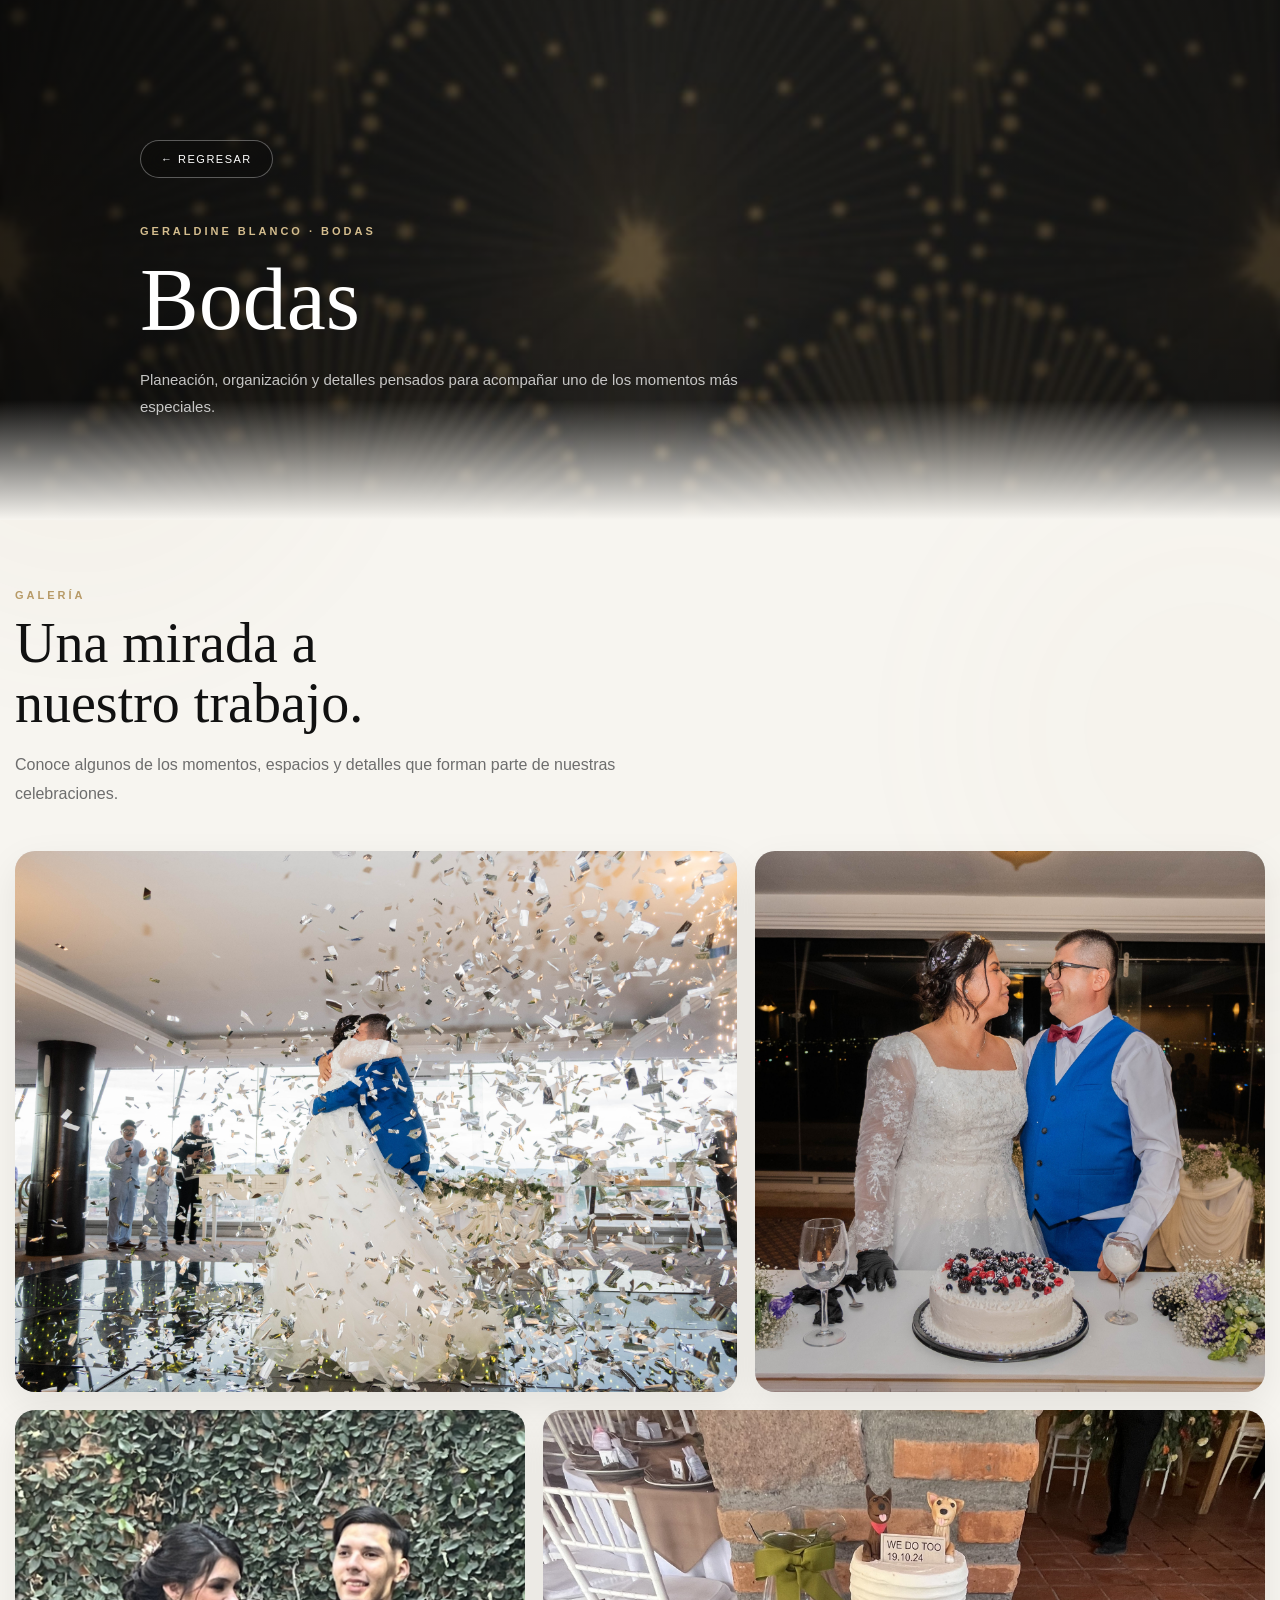
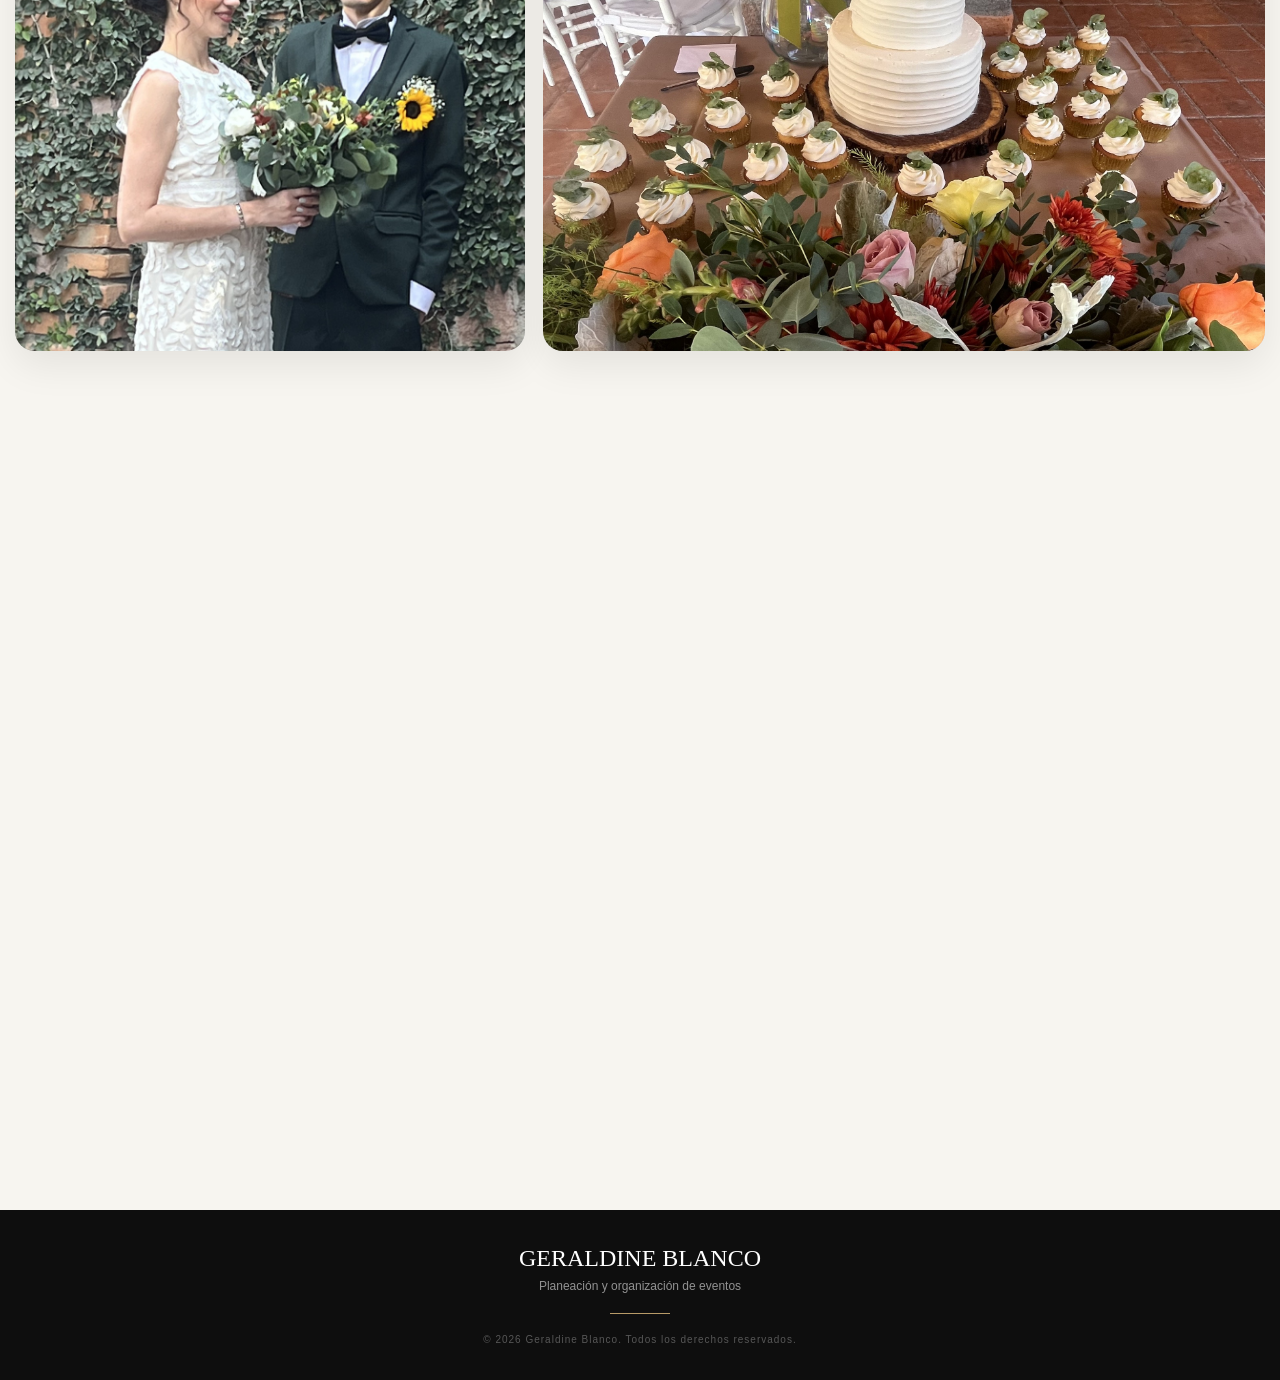
==== commit d3387935: "Update bodas.html" ====
--- a/bodas.html
+++ b/bodas.html
@@ -27,16 +27,16 @@
         </div>
 
         <div class="gallery-grid">
-            <div class="gallery-item reveal"><img src="boda1.JPEG" alt="Boda" loading="lazy"></div>
-            <div class="gallery-item reveal"><img src="boda2.JPG" alt="Detalles de boda" loading="lazy"></div>
-            <div class="gallery-item reveal"><img src="boda3.JPG" alt="Ambientación" loading="lazy"></div>
-            <div class="gallery-item reveal"><img src="boda4.JPG" alt="Boda" loading="lazy"></div>
-            <div class="gallery-item reveal"><img src="boda5.JPG" alt="Detalles de boda" loading="lazy"></div>
-            <div class="gallery-item reveal"><img src="boda6.JPG" alt="Ambientación" loading="lazy"></div>
-            <div class="gallery-item reveal"><img src="boda7.JPG" alt="Boda" loading="lazy"></div>
-            <div class="gallery-item reveal"><img src="boda8.JPG" alt="Detalles de boda" loading="lazy"></div>
-            <div class="gallery-item reveal"><img src="boda9.JPG" alt="Ambientación" loading="lazy"></div>
-            <div class="gallery-item reveal"><img src="boda10.JPG" alt="Ambientación" loading="lazy"></div>
+            <div class="gallery-item reveal"><img src="boda1.jpeg" alt="Boda" loading="lazy"></div>
+            <div class="gallery-item reveal"><img src="boda2.jpg" alt="Detalles de boda" loading="lazy"></div>
+            <div class="gallery-item reveal"><img src="boda3.jpg" alt="Ambientación" loading="lazy"></div>
+            <div class="gallery-item reveal"><img src="boda4.jpg" alt="Boda" loading="lazy"></div>
+            <div class="gallery-item reveal"><img src="boda5.jpg" alt="Detalles de boda" loading="lazy"></div>
+            <div class="gallery-item reveal"><img src="boda6.jpg" alt="Ambientación" loading="lazy"></div>
+            <div class="gallery-item reveal"><img src="boda7.jpg" alt="Boda" loading="lazy"></div>
+            <div class="gallery-item reveal"><img src="boda8.jpg" alt="Detalles de boda" loading="lazy"></div>
+            <div class="gallery-item reveal"><img src="boda9.jpg" alt="Ambientación" loading="lazy"></div>
+            <div class="gallery-item reveal"><img src="boda10.jpg" alt="Ambientación" loading="lazy"></div>
         </div>
 
         <div class="gallery-bottom reveal">
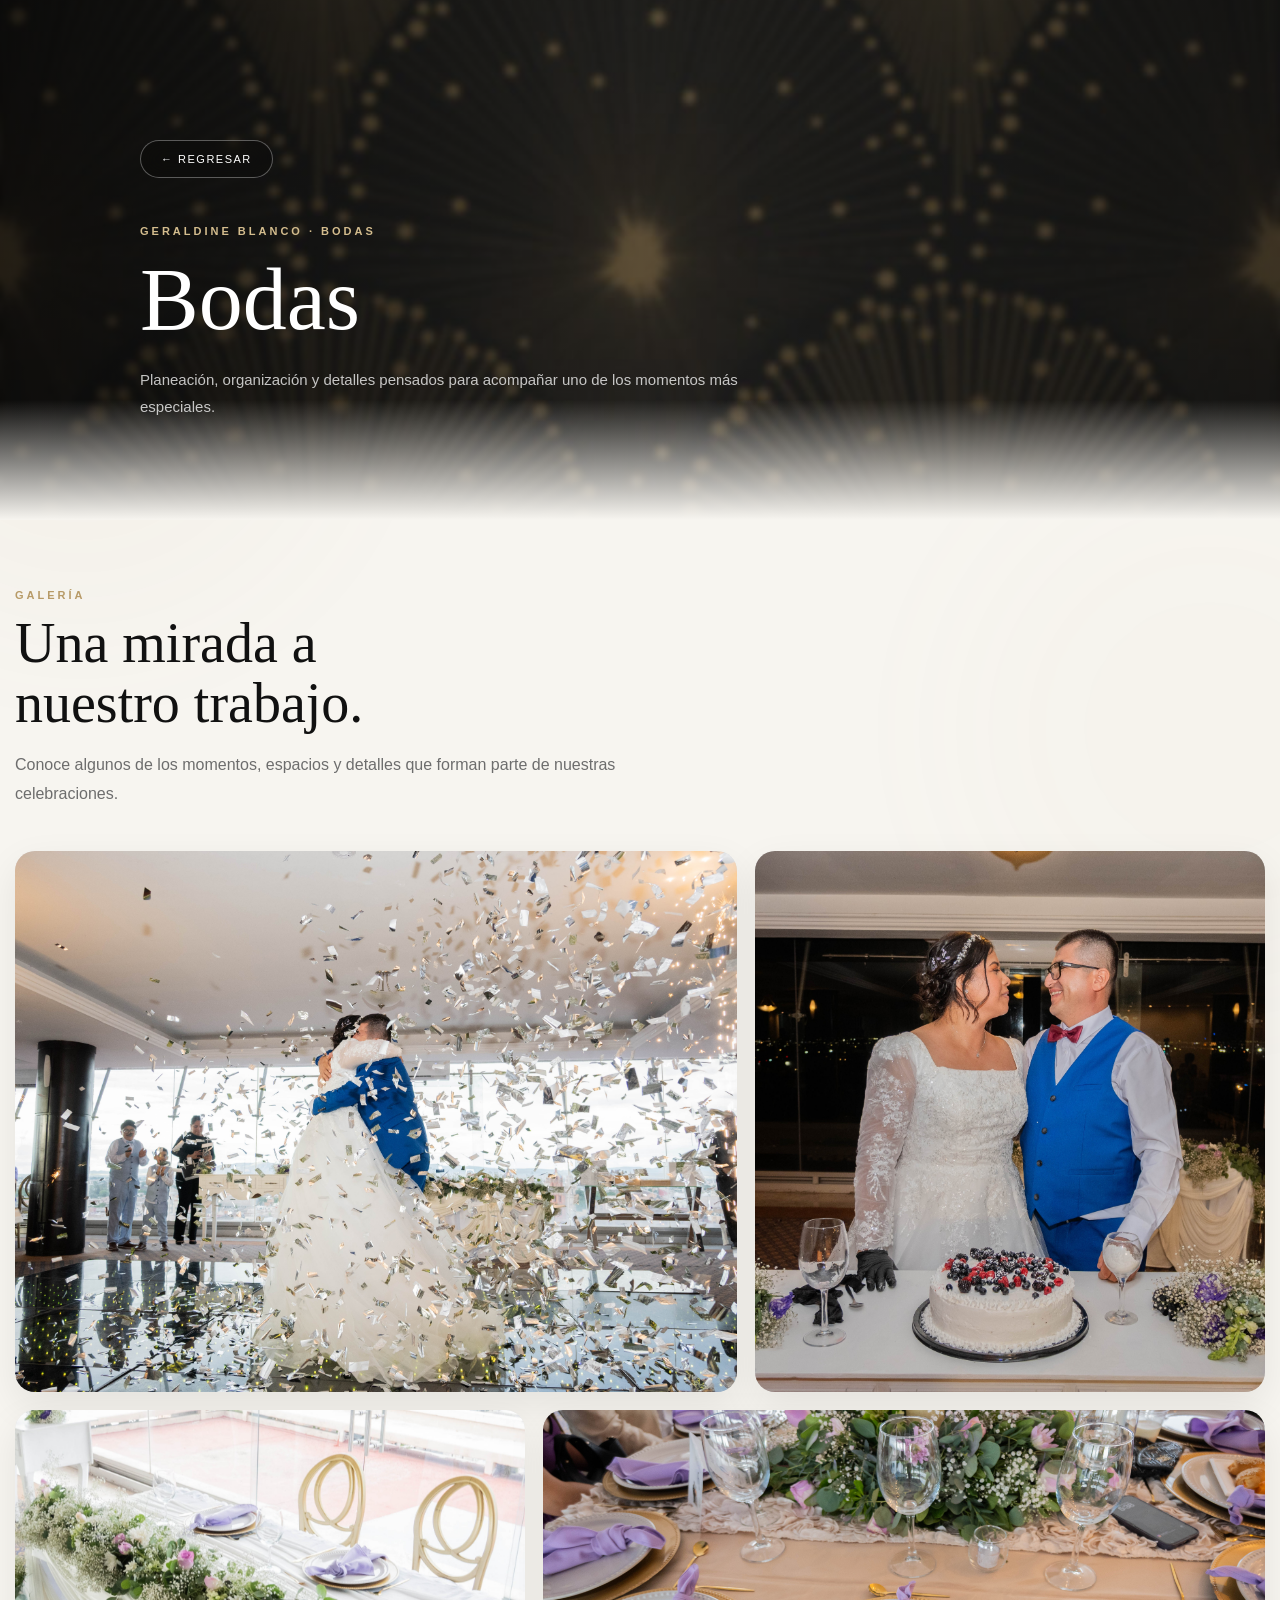
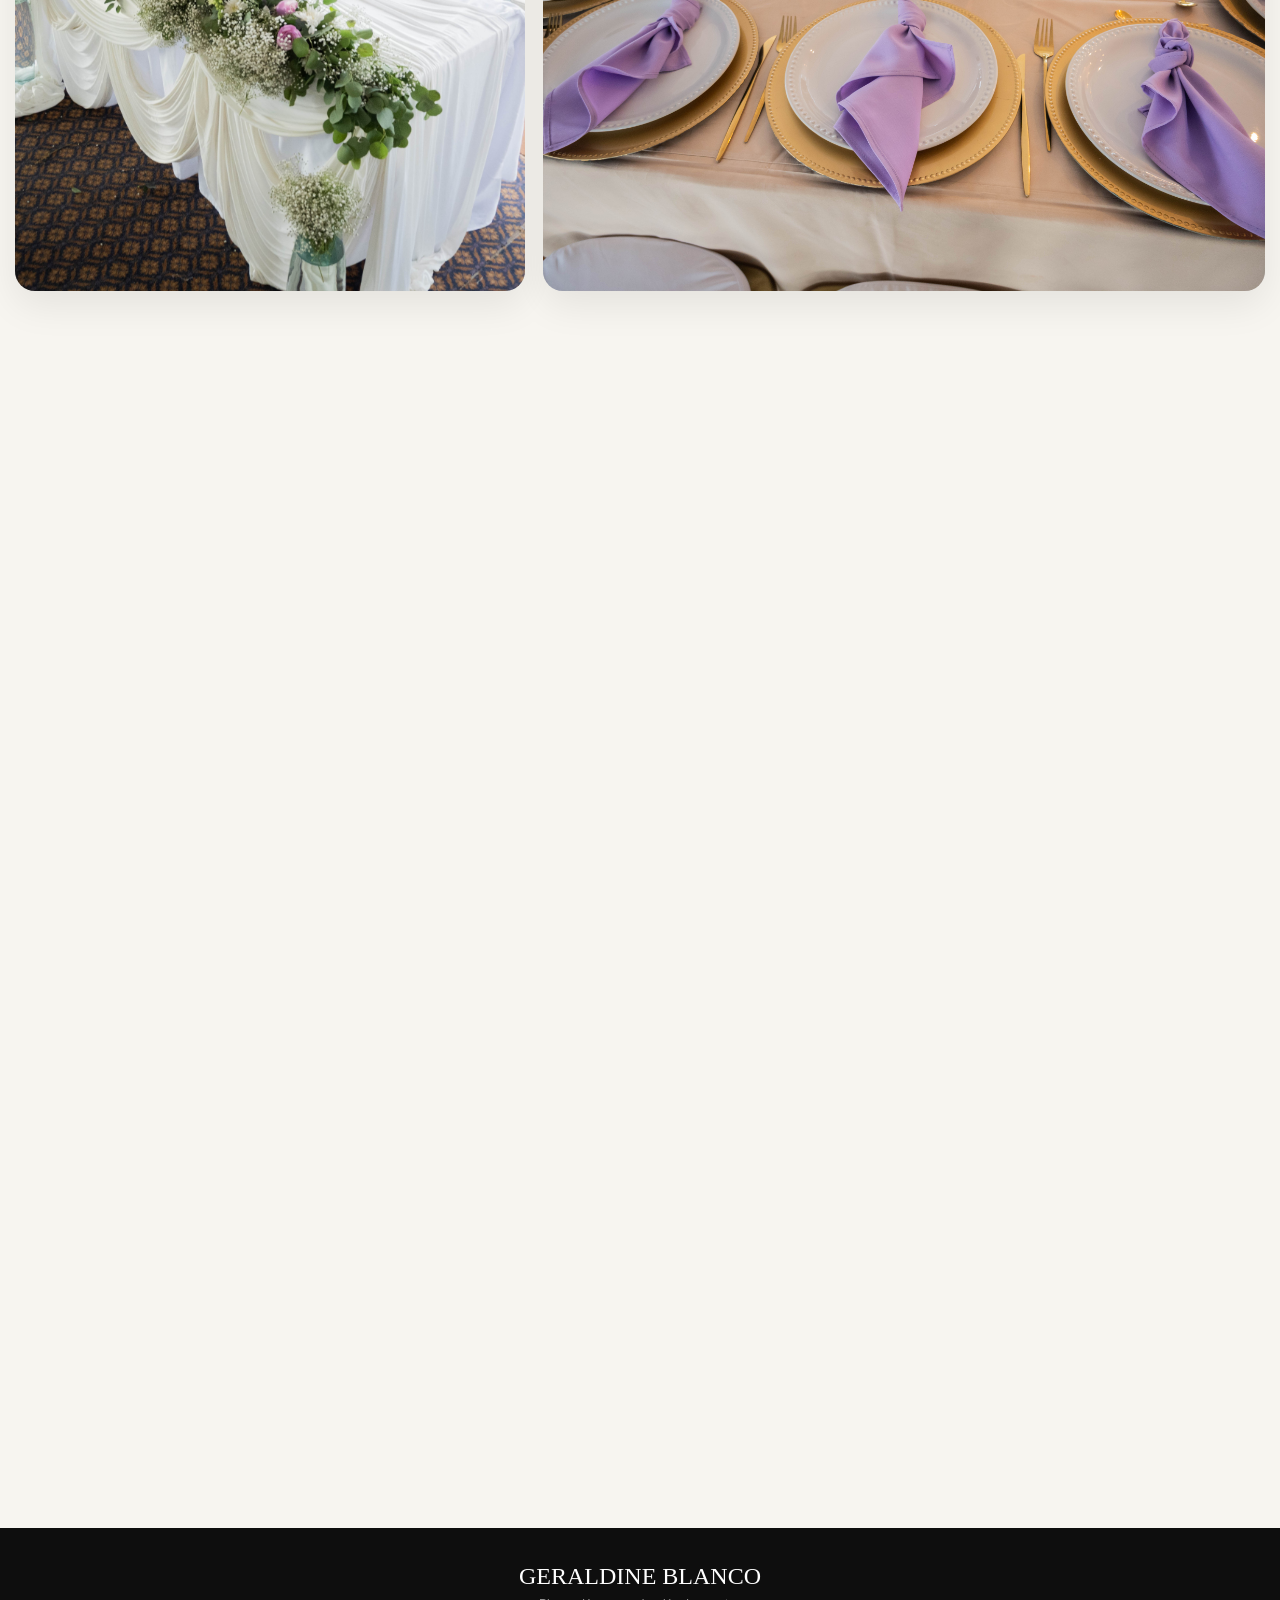
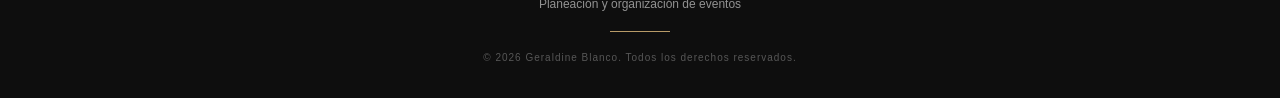
==== commit b9f86878: "Update bodas.html" ====
--- a/bodas.html
+++ b/bodas.html
@@ -29,6 +29,8 @@
         <div class="gallery-grid">
             <div class="gallery-item reveal"><img src="boda1.jpeg" alt="Boda" loading="lazy"></div>
             <div class="gallery-item reveal"><img src="boda2.jpg" alt="Detalles de boda" loading="lazy"></div>
+            <div class="gallery-item reveal"><img src="bodaa.jpg" alt="Detalles de boda" loading="lazy"></div>
+            <div class="gallery-item reveal"><img src="bodab.jpg" alt="Detalles de boda" loading="lazy"></div>
             <div class="gallery-item reveal"><img src="boda3.jpg" alt="Ambientación" loading="lazy"></div>
             <div class="gallery-item reveal"><img src="boda4.jpg" alt="Boda" loading="lazy"></div>
             <div class="gallery-item reveal"><img src="boda5.jpg" alt="Detalles de boda" loading="lazy"></div>
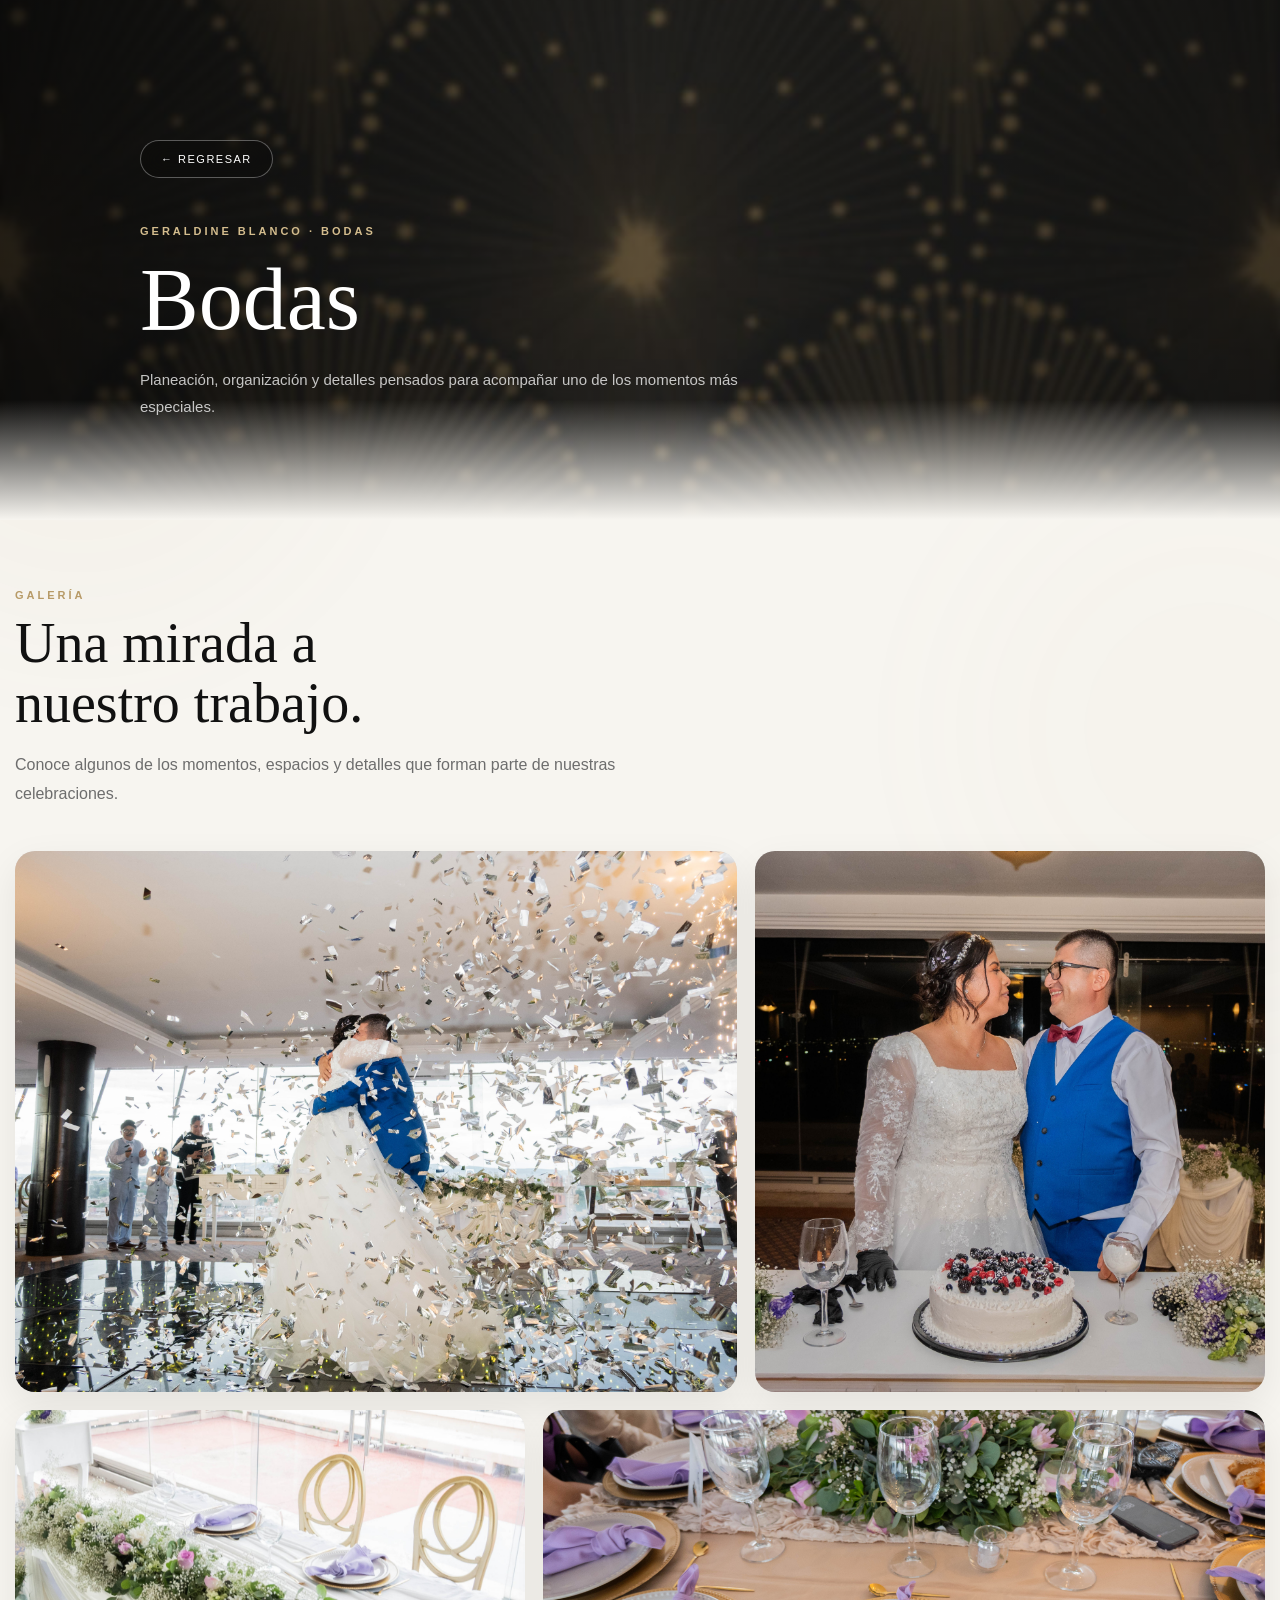
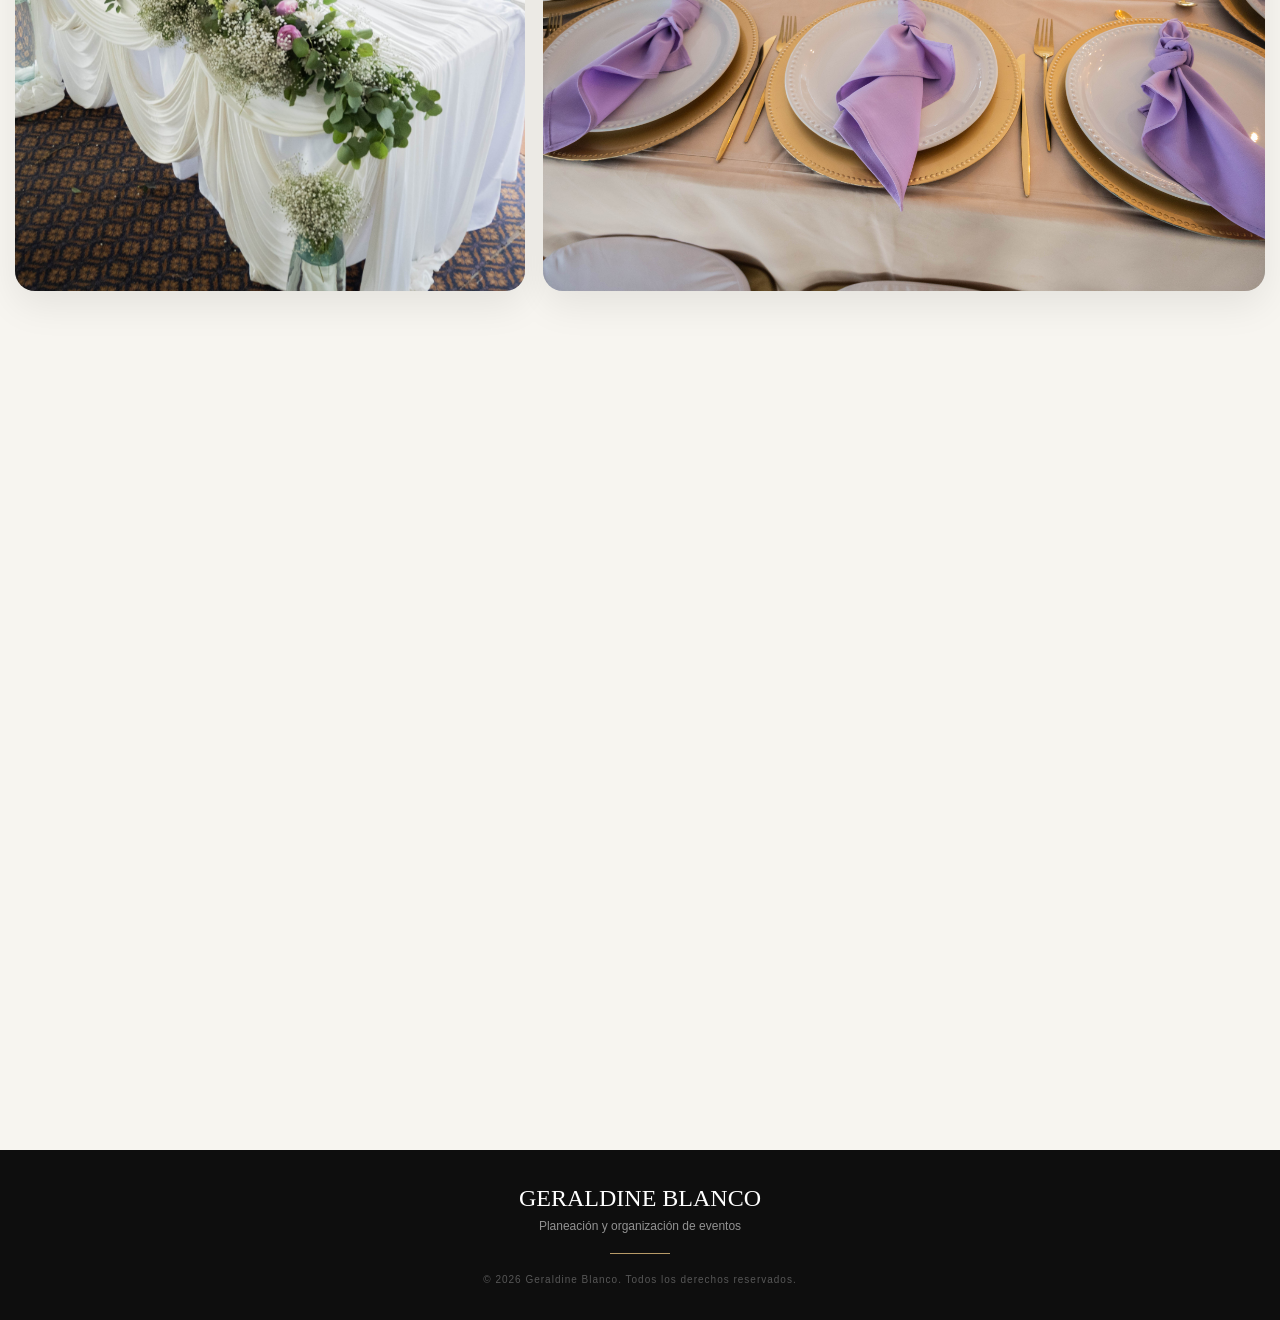
==== commit 30540dc9: "Update bodas.html" ====
--- a/bodas.html
+++ b/bodas.html
@@ -31,13 +31,11 @@
             <div class="gallery-item reveal"><img src="boda2.jpg" alt="Detalles de boda" loading="lazy"></div>
             <div class="gallery-item reveal"><img src="bodaa.jpg" alt="Detalles de boda" loading="lazy"></div>
             <div class="gallery-item reveal"><img src="bodab.jpg" alt="Detalles de boda" loading="lazy"></div>
-            <div class="gallery-item reveal"><img src="boda3.jpg" alt="Ambientación" loading="lazy"></div>
             <div class="gallery-item reveal"><img src="boda4.jpg" alt="Boda" loading="lazy"></div>
             <div class="gallery-item reveal"><img src="boda5.jpg" alt="Detalles de boda" loading="lazy"></div>
             <div class="gallery-item reveal"><img src="boda6.jpg" alt="Ambientación" loading="lazy"></div>
             <div class="gallery-item reveal"><img src="boda7.jpg" alt="Boda" loading="lazy"></div>
             <div class="gallery-item reveal"><img src="boda8.jpg" alt="Detalles de boda" loading="lazy"></div>
-            <div class="gallery-item reveal"><img src="boda9.jpg" alt="Ambientación" loading="lazy"></div>
             <div class="gallery-item reveal"><img src="boda10.jpg" alt="Ambientación" loading="lazy"></div>
         </div>
 
